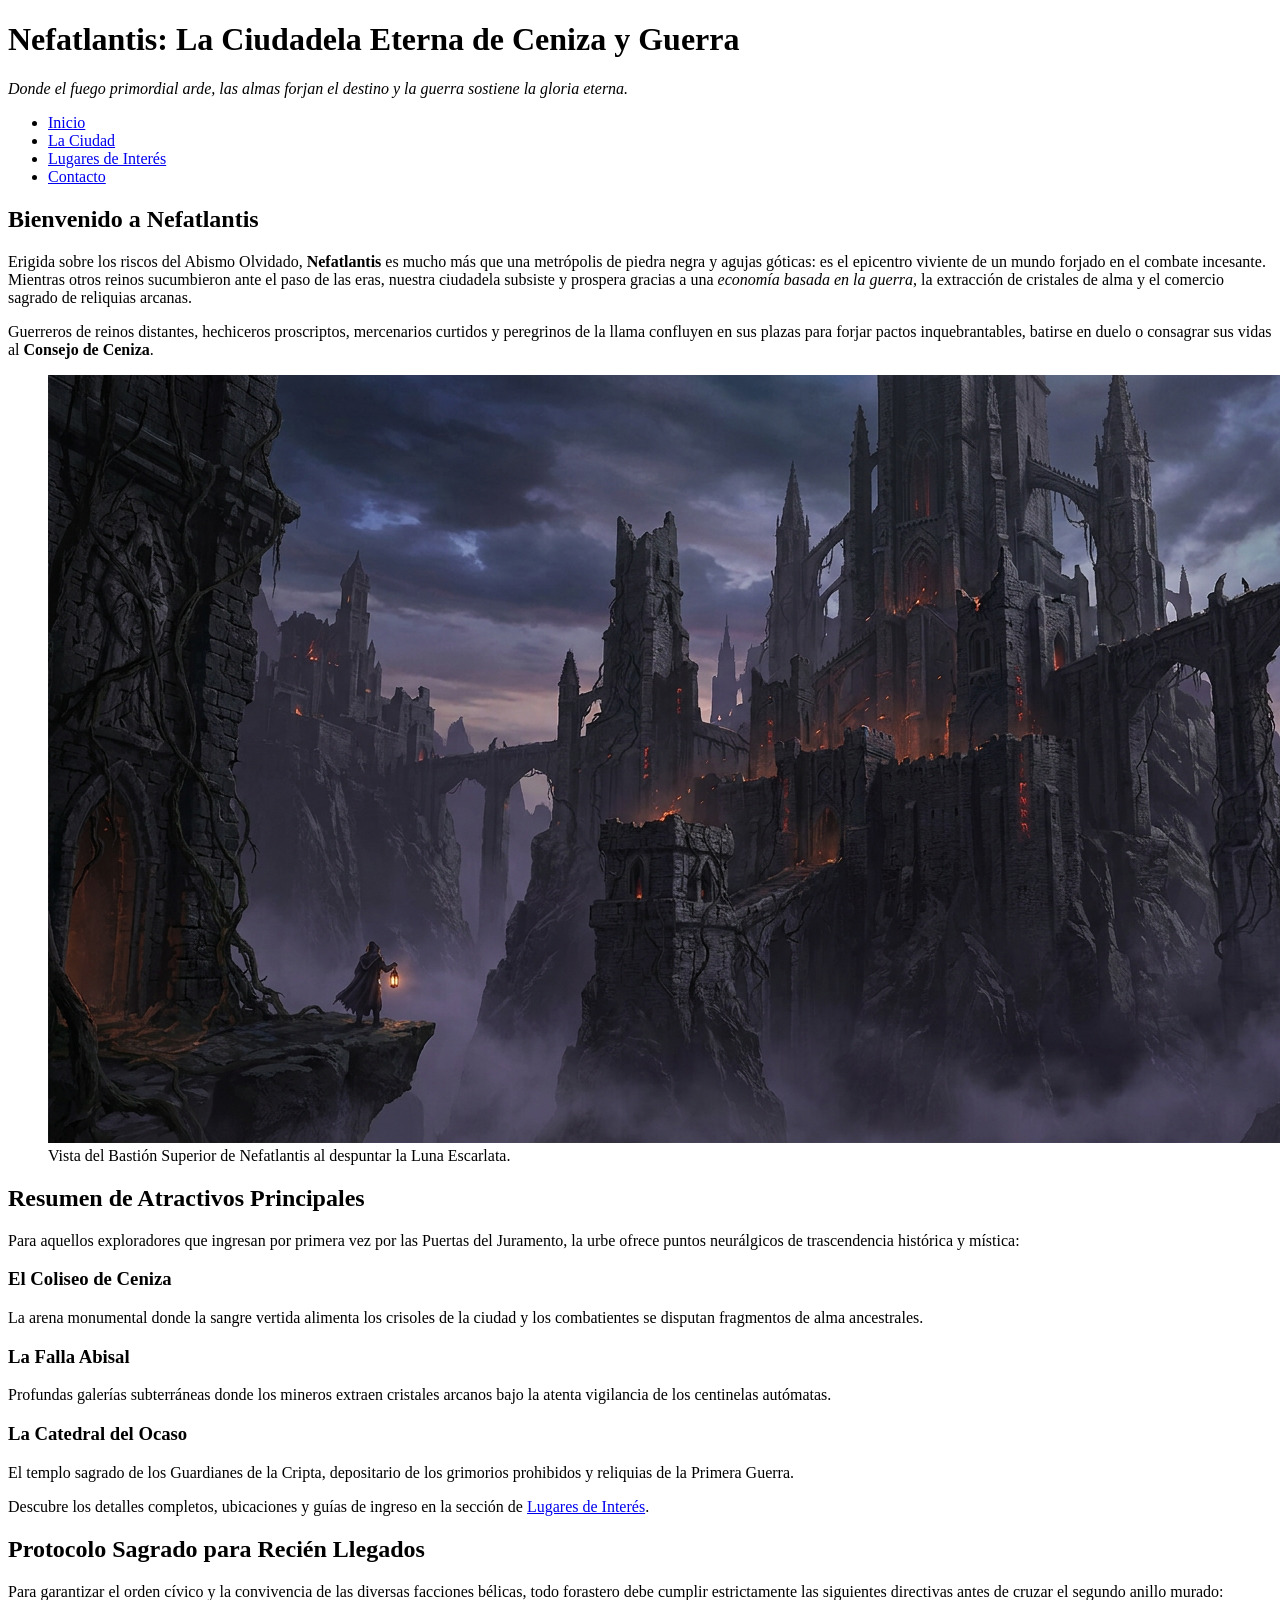
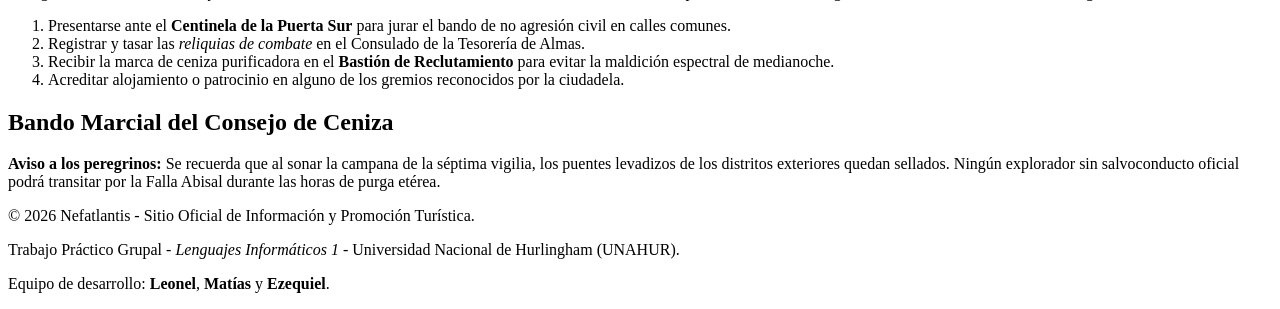
==== index.html @ 058ed6b8 "agrego index.html y foto de portada" ====
<!DOCTYPE html>
<html lang="es">
<head>
    <meta charset="UTF-8">
    <meta name="viewport" content="width=device-width, initial-scale=1.0">
    <title>Nefatlantis - Bastión de Ceniza y Guerra | Inicio</title>
</head>
<body>

    <header>
        <h1>Nefatlantis: La Ciudadela Eterna de Ceniza y Guerra</h1>
        <p><em>Donde el fuego primordial arde, las almas forjan el destino y la guerra sostiene la gloria eterna.</em></p>
    </header>

    <nav aria-label="Navegación principal">
        <ul>
            <li><a href="index.html">Inicio</a></li>
            <li><a href="ciudad.html">La Ciudad</a></li>
            <li><a href="lugares.html">Lugares de Interés</a></li>
            <li><a href="contacto.html">Contacto</a></li>
        </ul>
    </nav>

    <main>
        <section>
            <h2>Bienvenido a Nefatlantis</h2>
            <p>Erigida sobre los riscos del Abismo Olvidado, <strong>Nefatlantis</strong> es mucho más que una metrópolis de piedra negra y agujas góticas: es el epicentro viviente de un mundo forjado en el combate incesante. Mientras otros reinos sucumbieron ante el paso de las eras, nuestra ciudadela subsiste y prospera gracias a una <em>economía basada en la guerra</em>, la extracción de cristales de alma y el comercio sagrado de reliquias arcanas.</p>
            <p>Guerreros de reinos distantes, hechiceros proscriptos, mercenarios curtidos y peregrinos de la llama confluyen en sus plazas para forjar pactos inquebrantables, batirse en duelo o consagrar sus vidas al <strong>Consejo de Ceniza</strong>.</p>
            
            <figure>
                <img src="img/nefatlantis-hero.png" alt="Vista panorámica de la imponente ciudadela gótica de Nefatlantis rodeada de niebla y riscos escarpados">
                <figcaption>Vista del Bastión Superior de Nefatlantis al despuntar la Luna Escarlata.</figcaption>
            </figure>
        </section>

        <section>
            <h2>Resumen de Atractivos Principales</h2>
            <p>Para aquellos exploradores que ingresan por primera vez por las Puertas del Juramento, la urbe ofrece puntos neurálgicos de trascendencia histórica y mística:</p>
            <article>
                <h3>El Coliseo de Ceniza</h3>
                <p>La arena monumental donde la sangre vertida alimenta los crisoles de la ciudad y los combatientes se disputan fragmentos de alma ancestrales.</p>
            </article>
            <article>
                <h3>La Falla Abisal</h3>
                <p>Profundas galerías subterráneas donde los mineros extraen cristales arcanos bajo la atenta vigilancia de los centinelas autómatas.</p>
            </article>
            <article>
                <h3>La Catedral del Ocaso</h3>
                <p>El templo sagrado de los Guardianes de la Cripta, depositario de los grimorios prohibidos y reliquias de la Primera Guerra.</p>
            </article>
            <p>Descubre los detalles completos, ubicaciones y guías de ingreso en la sección de <a href="lugares.html">Lugares de Interés</a>.</p>
        </section>

        <section>
            <h2>Protocolo Sagrado para Recién Llegados</h2>
            <p>Para garantizar el orden cívico y la convivencia de las diversas facciones bélicas, todo forastero debe cumplir estrictamente las siguientes directivas antes de cruzar el segundo anillo murado:</p>
            <ol>
                <li>Presentarse ante el <strong>Centinela de la Puerta Sur</strong> para jurar el bando de no agresión civil en calles comunes.</li>
                <li>Registrar y tasar las <em>reliquias de combate</em> en el Consulado de la Tesorería de Almas.</li>
                <li>Recibir la marca de ceniza purificadora en el <strong>Bastión de Reclutamiento</strong> para evitar la maldición espectral de medianoche.</li>
                <li>Acreditar alojamiento o patrocinio en alguno de los gremios reconocidos por la ciudadela.</li>
            </ol>
        </section>

        <aside>
            <h2>Bando Marcial del Consejo de Ceniza</h2>
            <p><strong>Aviso a los peregrinos:</strong> Se recuerda que al sonar la campana de la séptima vigilia, los puentes levadizos de los distritos exteriores quedan sellados. Ningún explorador sin salvoconducto oficial podrá transitar por la Falla Abisal durante las horas de purga etérea.</p>
        </aside>
    </main>

    <footer>
        <p>&copy; 2026 Nefatlantis - Sitio Oficial de Información y Promoción Turística.</p>
        <p>Trabajo Práctico Grupal - <em>Lenguajes Informáticos 1</em> - Universidad Nacional de Hurlingham (UNAHUR).</p>
        <p>Equipo de desarrollo: <strong>Leonel</strong>, <strong>Matías</strong> y <strong>Ezequiel</strong>.</p>
    </footer>

</body>
</html>
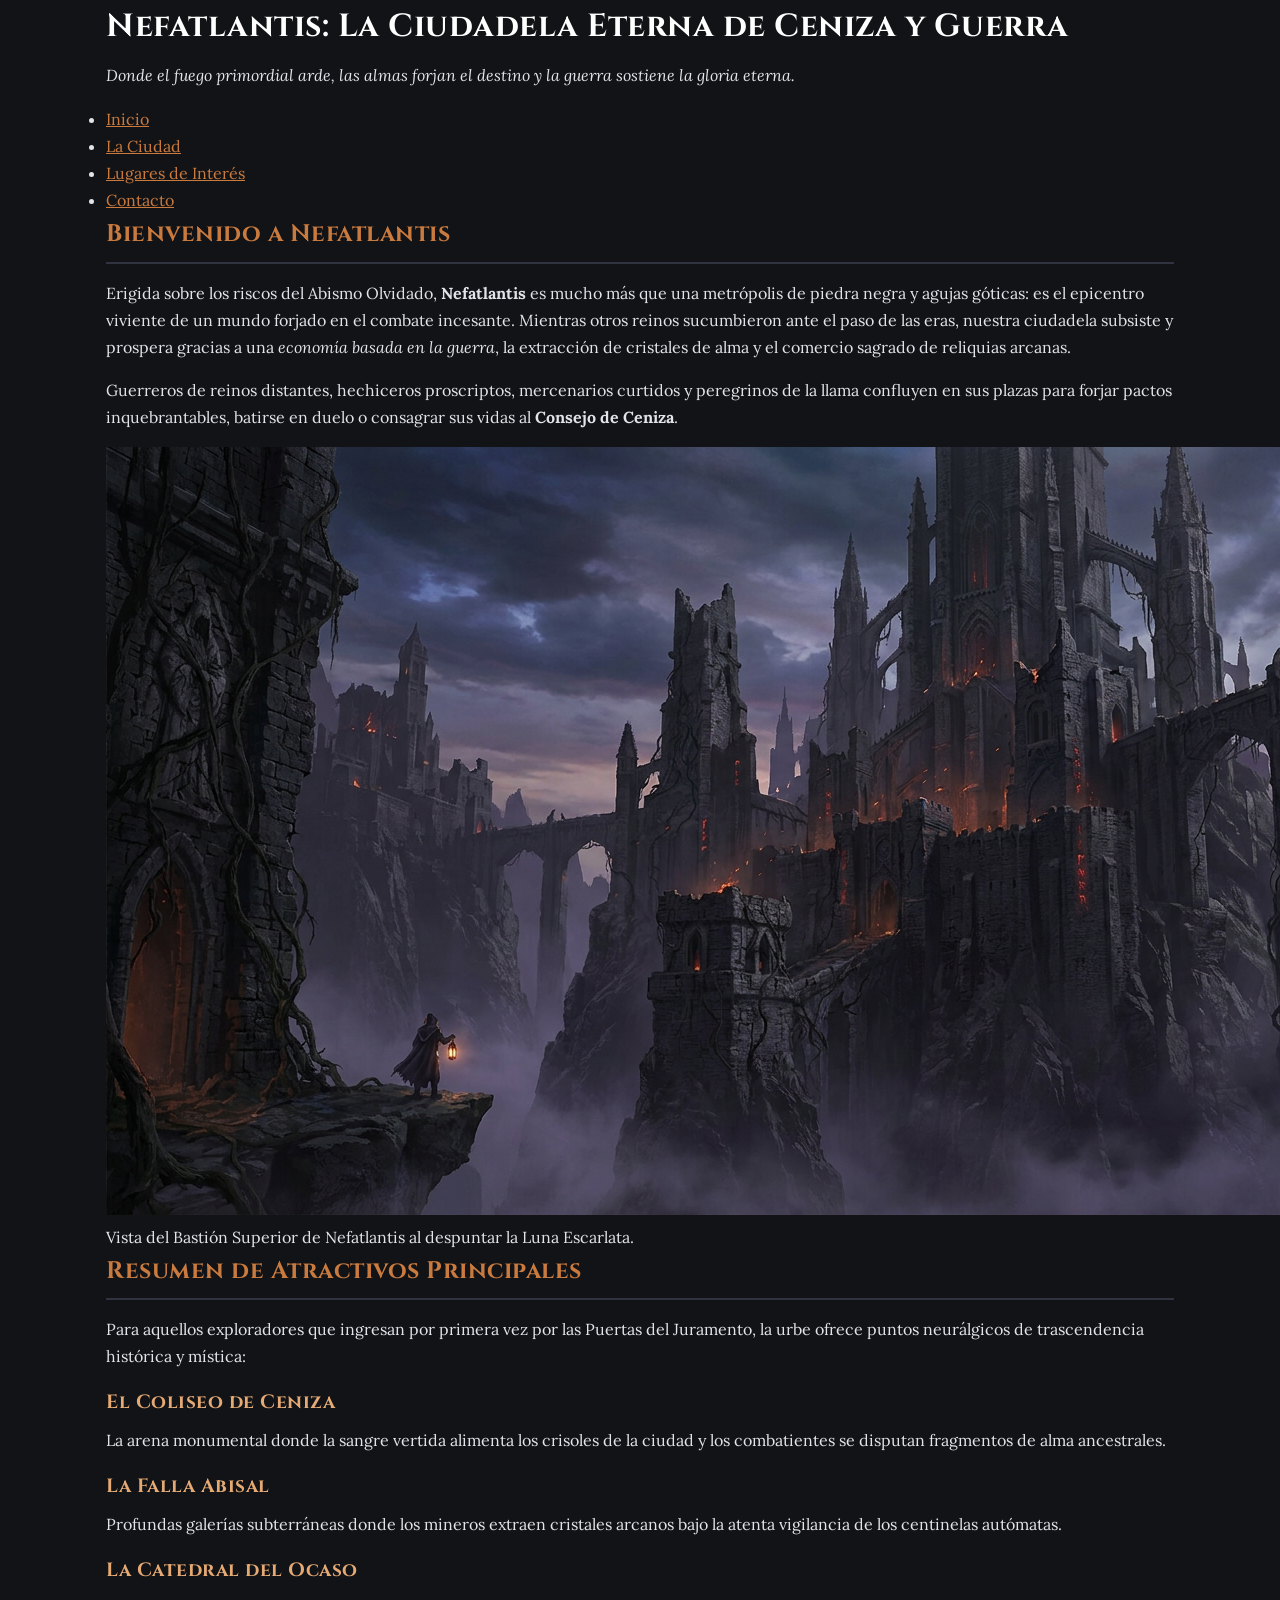
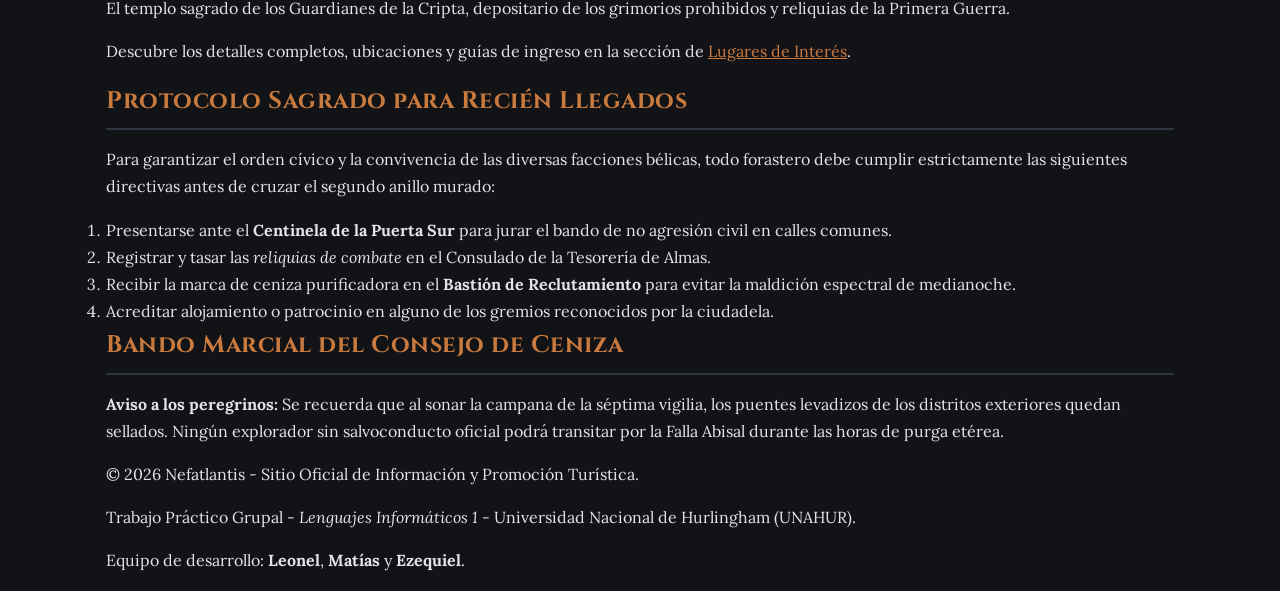
==== commit fc499ac7: "armo base de estilos, variables de colores y fuente de google" ====
--- a/index.html
+++ b/index.html
@@ -4,6 +4,10 @@
     <meta charset="UTF-8">
     <meta name="viewport" content="width=device-width, initial-scale=1.0">
     <title>Nefatlantis - Bastión de Ceniza y Guerra | Inicio</title>
+    <link rel="preconnect" href="https://fonts.googleapis.com">
+    <link rel="preconnect" href="https://fonts.gstatic.com" crossorigin>
+    <link href="https://fonts.googleapis.com/css2?family=Cinzel:wght@600;700;900&family=Lora:ital,wght@0,400;0,600;1,400&display=swap" rel="stylesheet">
+    <link rel="stylesheet" href="css/estilos.css">
 </head>
 <body>
 
--- a/css/estilos.css
+++ b/css/estilos.css
@@ -0,0 +1,68 @@
+/* Variables de color y tipografia */
+:root {
+    --color-fondo: #121316;
+    --color-tarjeta: #1c1e24;
+    --color-texto: #e2e4e9;
+    --color-texto-secundario: #a0a6b2;
+    --color-primario: #c97a3e;
+    --color-primario-hover: #e08b4c;
+    --color-borde: #2f3440;
+    --color-encabezado: #242832;
+    --fuente-titulos: 'Cinzel', serif;
+    --fuente-cuerpo: 'Lora', Georgia, serif;
+}
+
+/* Reset basico y box-sizing */
+* {
+    box-sizing: border-box;
+    margin: 0;
+    padding: 0;
+}
+
+/* Estilos generales del documento */
+body {
+    background-color: var(--color-fondo);
+    color: var(--color-texto);
+    font-family: var(--fuente-cuerpo);
+    font-size: 16px;
+    line-height: 1.7;
+    max-width: 1100px;
+    margin: 0 auto;
+    padding: 0 1rem;
+}
+
+/* Tipografia para titulos */
+h1, h2, h3 {
+    font-family: var(--fuente-titulos);
+    color: #f5f5f7;
+    letter-spacing: 0.5px;
+}
+
+h1 {
+    font-size: 2rem;
+    color: #ffffff;
+    margin-bottom: 0.5rem;
+}
+
+h2 {
+    font-size: 1.5rem;
+    color: var(--color-primario);
+    border-bottom: 2px solid var(--color-borde);
+    padding-bottom: 0.4rem;
+    margin-bottom: 1rem;
+}
+
+h3 {
+    font-size: 1.2rem;
+    color: #e5a974;
+    margin-bottom: 0.5rem;
+}
+
+/* Parrafos y enlaces generales */
+p {
+    margin-bottom: 1rem;
+}
+
+a {
+    color: var(--color-primario);
+}
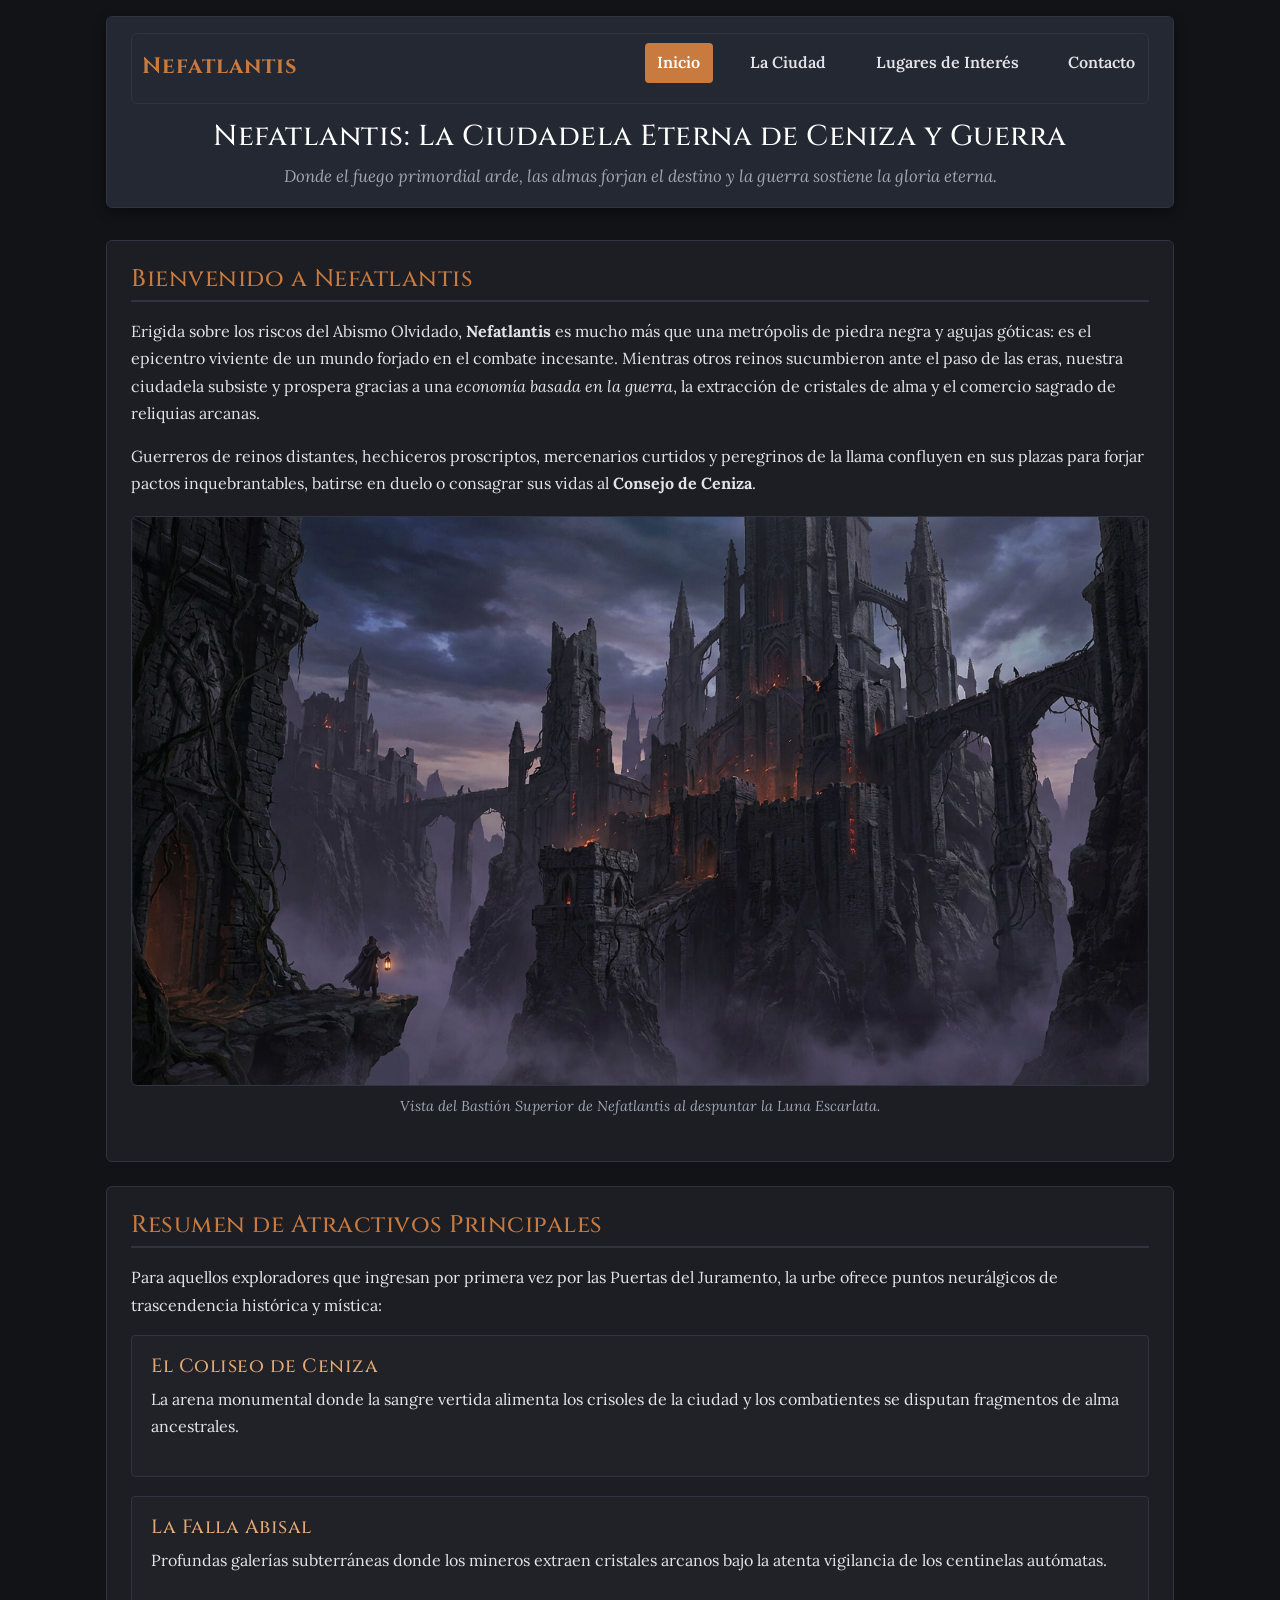
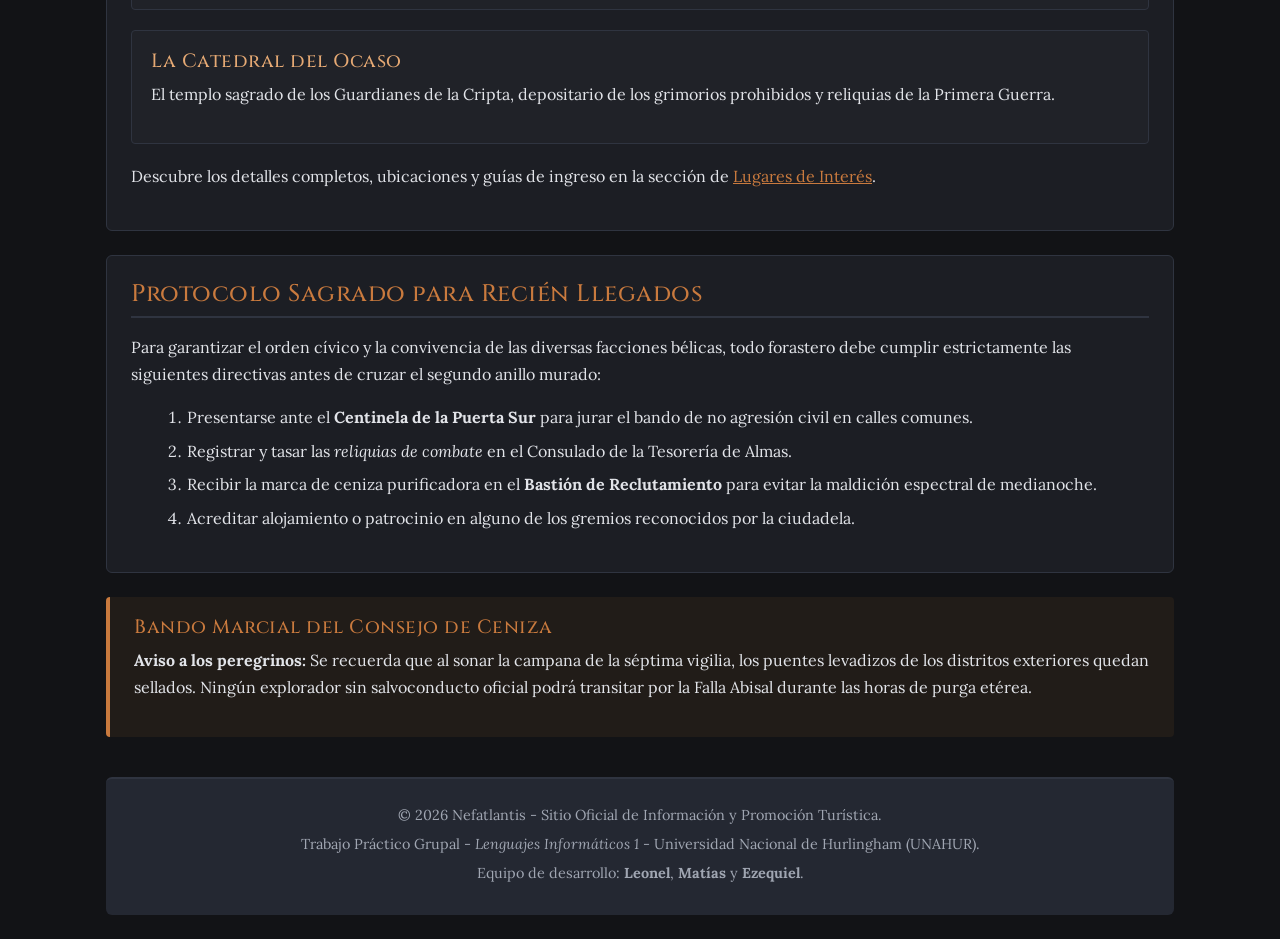
==== commit da41162c: "integro bootstrap cdn y armo navbar responsiva colapsable" ====
--- a/index.html
+++ b/index.html
@@ -7,23 +7,41 @@
     <link rel="preconnect" href="https://fonts.googleapis.com">
     <link rel="preconnect" href="https://fonts.gstatic.com" crossorigin>
     <link href="https://fonts.googleapis.com/css2?family=Cinzel:wght@600;700;900&family=Lora:ital,wght@0,400;0,600;1,400&display=swap" rel="stylesheet">
+        <link href="https://cdn.jsdelivr.net/npm/bootstrap@5.3.3/dist/css/bootstrap.min.css" rel="stylesheet">
     <link rel="stylesheet" href="css/estilos.css">
 </head>
 <body>
 
-    <header>
-        <h1>Nefatlantis: La Ciudadela Eterna de Ceniza y Guerra</h1>
-        <p><em>Donde el fuego primordial arde, las almas forjan el destino y la guerra sostiene la gloria eterna.</em></p>
+        <header class="sitio-header sticky-top">
+        <nav class="navbar navbar-expand-lg navbar-dark bg-nefatlantis" aria-label="Navegación principal">
+            <div class="container-fluid px-0">
+                <a class="navbar-brand font-titulos" href="index.html">Nefatlantis</a>
+                <button class="navbar-toggler" type="button" data-bs-toggle="collapse" data-bs-target="#menuPrincipal" aria-controls="menuPrincipal" aria-expanded="false" aria-label="Alternar navegación">
+                    <span class="navbar-toggler-icon"></span>
+                </button>
+                <div class="collapse navbar-collapse" id="menuPrincipal">
+                    <ul class="navbar-nav ms-auto mb-2 mb-lg-0">
+                        <li class="nav-item">
+                            <a class="nav-link active" aria-current="page" href="index.html">Inicio</a>
+                        </li>
+                        <li class="nav-item">
+                            <a class="nav-link" href="ciudad.html">La Ciudad</a>
+                        </li>
+                        <li class="nav-item">
+                            <a class="nav-link" href="lugares.html">Lugares de Interés</a>
+                        </li>
+                        <li class="nav-item">
+                            <a class="nav-link" href="contacto.html">Contacto</a>
+                        </li>
+                    </ul>
+                </div>
+            </div>
+        </nav>
+        <div class="header-presentacion text-center">
+            <h1>Nefatlantis: La Ciudadela Eterna de Ceniza y Guerra</h1>
+            <p><em>Donde el fuego primordial arde, las almas forjan el destino y la guerra sostiene la gloria eterna.</em></p>
+        </div>
     </header>
-
-    <nav aria-label="Navegación principal">
-        <ul>
-            <li><a href="index.html">Inicio</a></li>
-            <li><a href="ciudad.html">La Ciudad</a></li>
-            <li><a href="lugares.html">Lugares de Interés</a></li>
-            <li><a href="contacto.html">Contacto</a></li>
-        </ul>
-    </nav>
 
     <main>
         <section>
@@ -78,5 +96,6 @@
         <p>Equipo de desarrollo: <strong>Leonel</strong>, <strong>Matías</strong> y <strong>Ezequiel</strong>.</p>
     </footer>
 
+    <script src="https://cdn.jsdelivr.net/npm/bootstrap@5.3.3/dist/js/bootstrap.bundle.min.js"></script>
 </body>
 </html>
--- a/css/estilos.css
+++ b/css/estilos.css
@@ -66,3 +66,333 @@
 a {
     color: var(--color-primario);
 }
+
+
+/* Header y presentacion principal */
+header {
+    background-color: var(--color-encabezado);
+    border: 1px solid var(--color-borde);
+    border-radius: 6px;
+    padding: 2rem 1.5rem;
+    margin-top: 1.5rem;
+    margin-bottom: 1rem;
+    text-align: center;
+}
+
+header p {
+    color: var(--color-texto-secundario);
+    font-size: 1.05rem;
+    margin-bottom: 0;
+}
+
+/* Barra de navegacion */
+nav {
+    background-color: var(--color-tarjeta);
+    border: 1px solid var(--color-borde);
+    border-radius: 6px;
+    padding: 0.75rem 1rem;
+    margin-bottom: 2rem;
+}
+
+nav ul {
+    list-style: none;
+    display: flex;
+    justify-content: center;
+    flex-wrap: wrap;
+    gap: 1.5rem;
+}
+
+nav a {
+    color: var(--color-texto);
+    text-decoration: none;
+    font-weight: 600;
+    padding: 0.3rem 0.6rem;
+    border-radius: 4px;
+    transition: color 0.2s, background-color 0.2s;
+}
+
+nav a:hover {
+    color: #ffffff;
+    background-color: var(--color-primario);
+}
+
+/* Secciones y contenido principal */
+main {
+    margin-bottom: 2.5rem;
+}
+
+section {
+    background-color: var(--color-tarjeta);
+    border: 1px solid var(--color-borde);
+    border-radius: 6px;
+    padding: 1.5rem;
+    margin-bottom: 1.5rem;
+}
+
+article {
+    background-color: rgba(255, 255, 255, 0.02);
+    border: 1px solid var(--color-borde);
+    border-radius: 4px;
+    padding: 1.2rem;
+    margin-bottom: 1.2rem;
+}
+
+/* Listas dentro de secciones */
+section ul, section ol, dl {
+    margin-left: 1.5rem;
+    margin-bottom: 1rem;
+}
+
+li {
+    margin-bottom: 0.4rem;
+}
+
+dt {
+    font-weight: bold;
+    color: var(--color-primario);
+    margin-top: 0.6rem;
+}
+
+dd {
+    margin-left: 1rem;
+    margin-bottom: 0.6rem;
+}
+
+/* Bloque lateral / avisos */
+aside {
+    background-color: #211c18;
+    border-left: 4px solid var(--color-primario);
+    border-radius: 4px;
+    padding: 1.2rem 1.5rem;
+    margin-bottom: 2rem;
+}
+
+aside h2 {
+    font-size: 1.2rem;
+    border-bottom: none;
+    padding-bottom: 0;
+    margin-bottom: 0.5rem;
+}
+
+/* Imagenes y figuras */
+figure {
+    margin: 1.2rem auto;
+    text-align: center;
+}
+
+img {
+    max-width: 100%;
+    height: auto;
+    border: 1px solid var(--color-borde);
+    border-radius: 6px;
+    display: block;
+    margin: 0 auto;
+}
+
+figcaption {
+    color: var(--color-texto-secundario);
+    font-size: 0.9rem;
+    font-style: italic;
+    margin-top: 0.5rem;
+}
+
+/* Footer */
+footer {
+    background-color: var(--color-encabezado);
+    border-top: 2px solid var(--color-borde);
+    padding: 1.5rem 1rem;
+    margin-top: 2rem;
+    margin-bottom: 1.5rem;
+    text-align: center;
+    border-radius: 6px;
+}
+
+footer p {
+    font-size: 0.9rem;
+    color: var(--color-texto-secundario);
+    margin-bottom: 0.3rem;
+}
+
+
+/* Tablas */
+table {
+    width: 100%;
+    border-collapse: collapse;
+    margin: 1.5rem 0;
+    background-color: #17181d;
+    border: 1px solid var(--color-borde);
+    border-radius: 6px;
+    overflow: hidden;
+}
+
+thead {
+    background-color: var(--color-encabezado);
+    border-bottom: 2px solid var(--color-primario);
+}
+
+th, td {
+    padding: 0.85rem 1rem;
+    text-align: left;
+    border: 1px solid var(--color-borde);
+}
+
+th {
+    font-family: var(--fuente-titulos);
+    color: #ffffff;
+    font-size: 0.95rem;
+    letter-spacing: 0.5px;
+}
+
+tbody tr:nth-child(even) {
+    background-color: rgba(255, 255, 255, 0.03);
+}
+
+tbody tr:hover {
+    background-color: rgba(201, 122, 62, 0.12);
+}
+
+/* Formularios */
+form {
+    margin-top: 1rem;
+}
+
+fieldset {
+    border: 1px solid var(--color-borde);
+    border-radius: 6px;
+    padding: 1.5rem;
+    margin-bottom: 1.5rem;
+    background-color: rgba(0, 0, 0, 0.2);
+}
+
+legend {
+    font-family: var(--fuente-titulos);
+    color: var(--color-primario);
+    font-size: 1.05rem;
+    padding: 0 0.5rem;
+}
+
+label {
+    display: inline-block;
+    margin-bottom: 0.4rem;
+    font-weight: 600;
+    color: var(--color-texto);
+}
+
+input[type="text"],
+input[type="email"],
+input[type="tel"],
+select,
+textarea {
+    width: 100%;
+    padding: 0.65rem 0.8rem;
+    background-color: #121316;
+    border: 1px solid var(--color-borde);
+    border-radius: 4px;
+    color: var(--color-texto);
+    font-family: inherit;
+    font-size: 0.95rem;
+    transition: border-color 0.2s, outline 0.2s;
+}
+
+input[type="text"]:focus,
+input[type="email"]:focus,
+input[type="tel"]:focus,
+select:focus,
+textarea:focus {
+    border-color: var(--color-primario);
+    outline: 2px solid rgba(201, 122, 62, 0.3);
+}
+
+textarea {
+    resize: vertical;
+    min-height: 120px;
+}
+
+/* Botones */
+button {
+    cursor: pointer;
+    background-color: var(--color-primario);
+    color: #ffffff;
+    border: none;
+    border-radius: 4px;
+    padding: 0.7rem 1.4rem;
+    font-family: var(--fuente-titulos);
+    font-size: 0.9rem;
+    font-weight: bold;
+    letter-spacing: 0.5px;
+    margin-right: 0.8rem;
+    margin-top: 0.5rem;
+    transition: background-color 0.2s, transform 0.1s;
+}
+
+button:hover {
+    background-color: var(--color-primario-hover);
+}
+
+button[type="reset"] {
+    background-color: #383d47;
+    color: var(--color-texto);
+}
+
+button[type="reset"]:hover {
+    background-color: #4b5260;
+}
+
+
+/* ========================================= */
+/* Etapa 3: Integracion Bootstrap y Posicionamiento */
+/* ========================================= */
+
+/* Header sticky y Navbar personalizada */
+.sitio-header {
+    background-color: var(--color-encabezado);
+    border: 1px solid var(--color-borde);
+    border-radius: 6px;
+    padding: 1rem 1.5rem;
+    margin-top: 1rem;
+    margin-bottom: 2rem;
+    box-shadow: 0 4px 12px rgba(0, 0, 0, 0.4);
+}
+
+.bg-nefatlantis {
+    background-color: transparent !important;
+    border-bottom: 1px solid var(--color-borde);
+    padding-bottom: 0.8rem;
+    margin-bottom: 1rem;
+}
+
+.navbar-brand {
+    font-family: var(--fuente-titulos);
+    font-size: 1.4rem;
+    font-weight: 700;
+    color: var(--color-primario) !important;
+    letter-spacing: 1px;
+}
+
+.navbar-dark .navbar-nav .nav-link {
+    color: var(--color-texto);
+    font-weight: 600;
+    padding: 0.4rem 0.8rem;
+    border-radius: 4px;
+    transition: all 0.2s ease-in-out;
+}
+
+.navbar-dark .navbar-nav .nav-link:hover,
+.navbar-dark .navbar-nav .nav-link.active {
+    color: #ffffff !important;
+    background-color: var(--color-primario);
+}
+
+.navbar-toggler {
+    border-color: var(--color-borde);
+}
+
+.header-presentacion h1 {
+    font-size: 1.8rem;
+    margin-top: 0.5rem;
+}
+
+.header-presentacion p {
+    color: var(--color-texto-secundario);
+    margin-bottom: 0;
+}
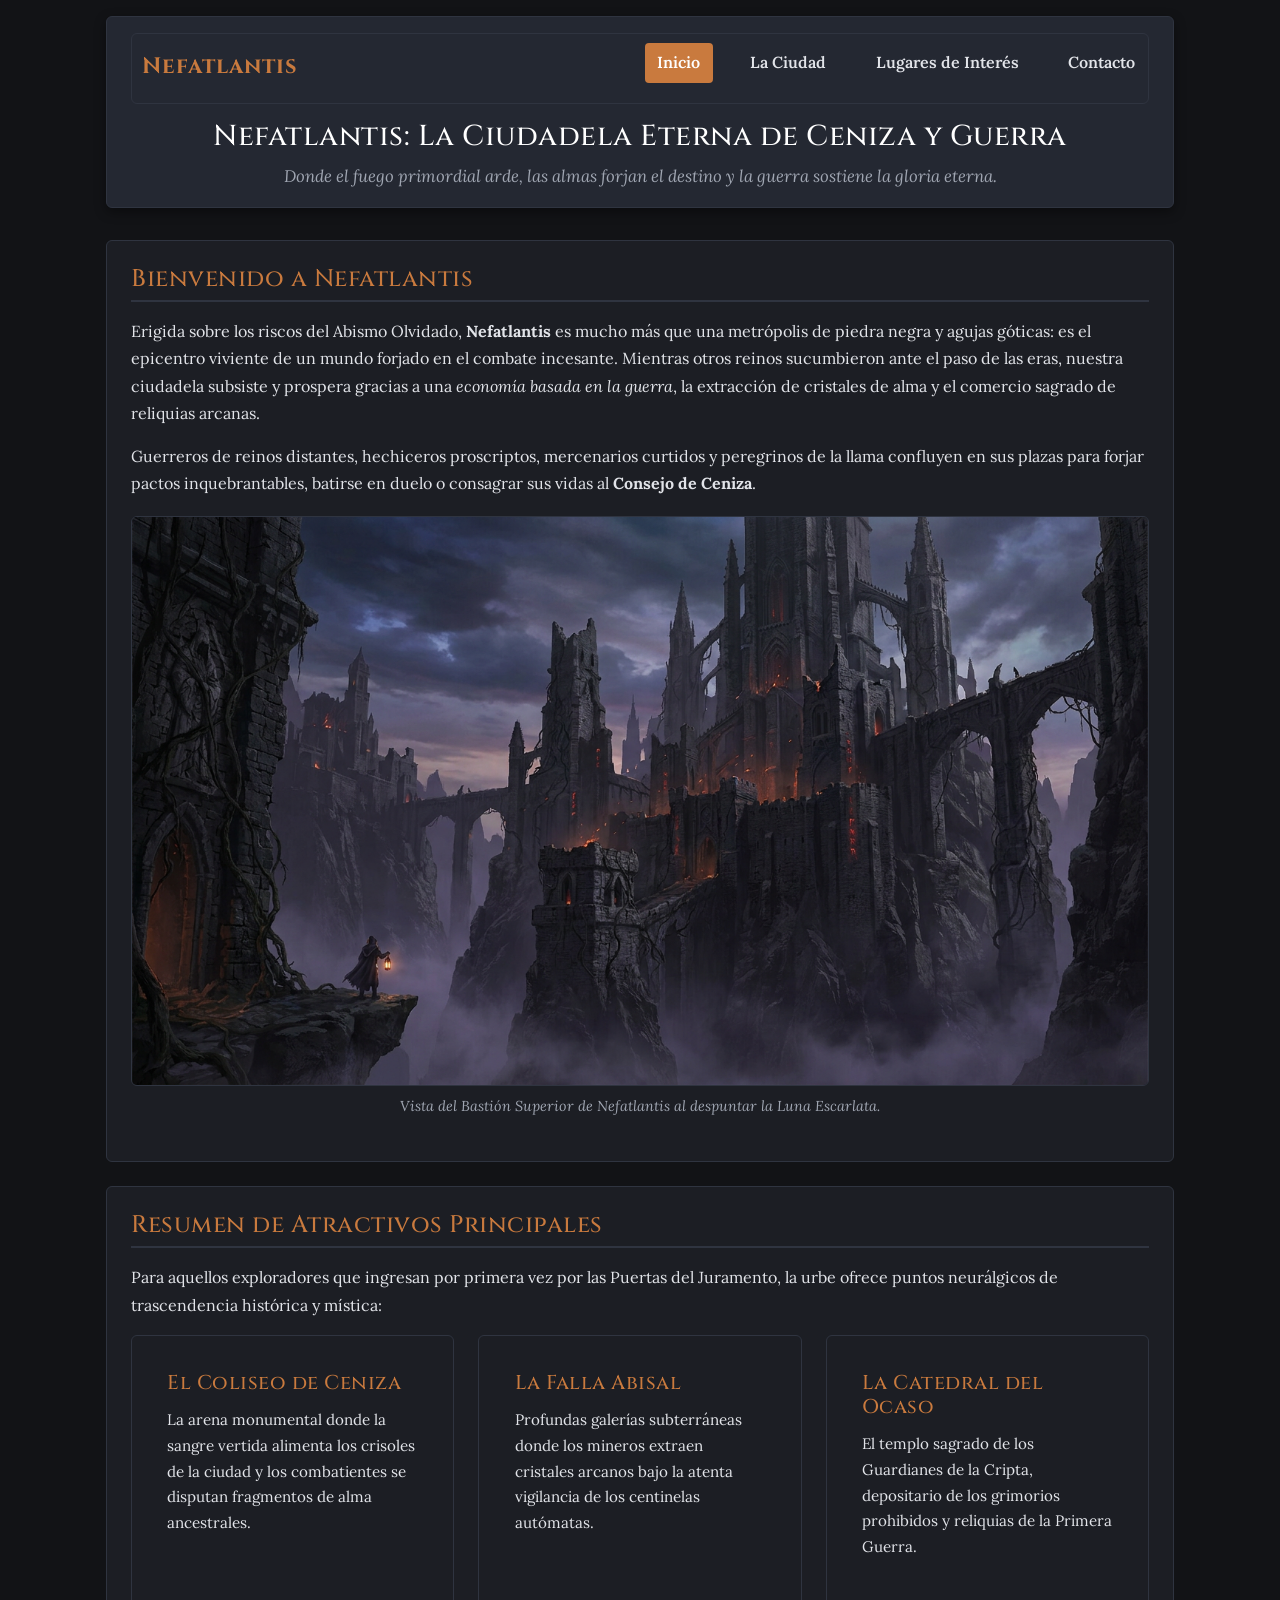
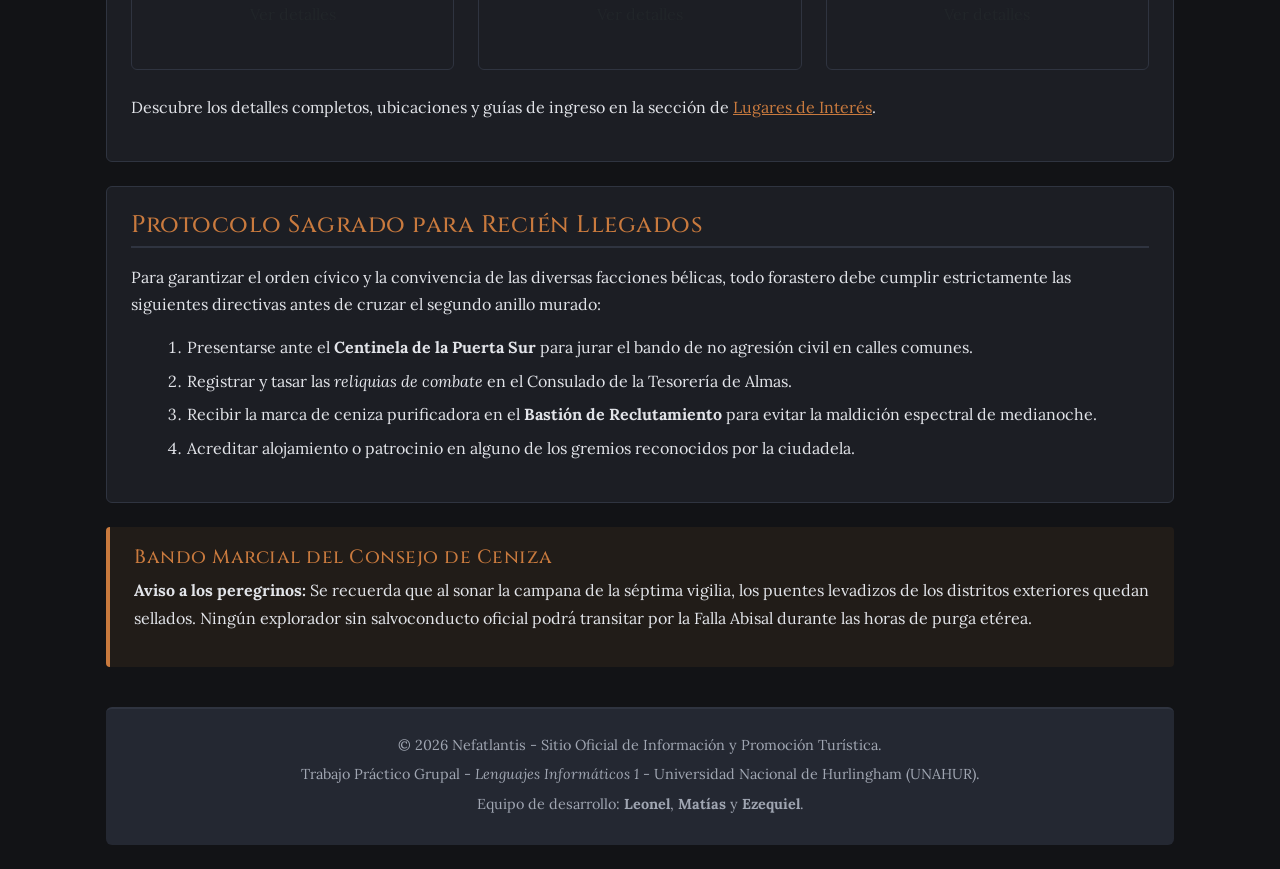
==== commit 1bcb1c0f: "aplico grilla de bootstrap en atractivos y acordeon en distritos" ====
--- a/index.html
+++ b/index.html
@@ -58,18 +58,35 @@
         <section>
             <h2>Resumen de Atractivos Principales</h2>
             <p>Para aquellos exploradores que ingresan por primera vez por las Puertas del Juramento, la urbe ofrece puntos neurálgicos de trascendencia histórica y mística:</p>
-            <article>
-                <h3>El Coliseo de Ceniza</h3>
-                <p>La arena monumental donde la sangre vertida alimenta los crisoles de la ciudad y los combatientes se disputan fragmentos de alma ancestrales.</p>
-            </article>
-            <article>
-                <h3>La Falla Abisal</h3>
-                <p>Profundas galerías subterráneas donde los mineros extraen cristales arcanos bajo la atenta vigilancia de los centinelas autómatas.</p>
-            </article>
-            <article>
-                <h3>La Catedral del Ocaso</h3>
-                <p>El templo sagrado de los Guardianes de la Cripta, depositario de los grimorios prohibidos y reliquias de la Primera Guerra.</p>
-            </article>
+            <div class="row g-4 mb-4">
+                <div class="col-12 col-md-6 col-lg-4">
+                    <article class="card card-nefatlantis h-100">
+                        <div class="card-body d-flex flex-column">
+                            <h3 class="card-title">El Coliseo de Ceniza</h3>
+                            <p class="card-text flex-grow-1">La arena monumental donde la sangre vertida alimenta los crisoles de la ciudad y los combatientes se disputan fragmentos de alma ancestrales.</p>
+                            <a href="lugares.html#coliseo" class="btn btn-outline-primario mt-auto">Ver detalles</a>
+                        </div>
+                    </article>
+                </div>
+                <div class="col-12 col-md-6 col-lg-4">
+                    <article class="card card-nefatlantis h-100">
+                        <div class="card-body d-flex flex-column">
+                            <h3 class="card-title">La Falla Abisal</h3>
+                            <p class="card-text flex-grow-1">Profundas galerías subterráneas donde los mineros extraen cristales arcanos bajo la atenta vigilancia de los centinelas autómatas.</p>
+                            <a href="lugares.html#falla" class="btn btn-outline-primario mt-auto">Ver detalles</a>
+                        </div>
+                    </article>
+                </div>
+                <div class="col-12 col-md-6 col-lg-4">
+                    <article class="card card-nefatlantis h-100">
+                        <div class="card-body d-flex flex-column">
+                            <h3 class="card-title">La Catedral del Ocaso</h3>
+                            <p class="card-text flex-grow-1">El templo sagrado de los Guardianes de la Cripta, depositario de los grimorios prohibidos y reliquias de la Primera Guerra.</p>
+                            <a href="lugares.html#catedral" class="btn btn-outline-primario mt-auto">Ver detalles</a>
+                        </div>
+                    </article>
+                </div>
+            </div>
             <p>Descubre los detalles completos, ubicaciones y guías de ingreso en la sección de <a href="lugares.html">Lugares de Interés</a>.</p>
         </section>
 
--- a/css/estilos.css
+++ b/css/estilos.css
@@ -396,3 +396,84 @@
     color: var(--color-texto-secundario);
     margin-bottom: 0;
 }
+
+
+/* ========================================= */
+/* CSS Propio Avanzado - Flexbox */
+/* ========================================= */
+
+/* Contenedor flexible para elementos agrupados */
+.contenedor-flex {
+    display: flex;
+    flex-wrap: wrap;
+    gap: 1.5rem;
+    margin: 1.5rem 0;
+}
+
+.item-flex {
+    flex: 1 1 280px;
+    background-color: var(--color-tarjeta);
+    border: 1px solid var(--color-borde);
+    border-radius: 6px;
+    padding: 1.2rem;
+    display: flex;
+    flex-direction: column;
+}
+
+/* Grilla y Cards de Bootstrap personalizadas */
+.card-nefatlantis {
+    background-color: var(--color-tarjeta);
+    border: 1px solid var(--color-borde);
+    border-radius: 6px;
+    transition: transform 0.2s ease, box-shadow 0.2s ease;
+}
+
+.card-nefatlantis:hover {
+    transform: translateY(-4px);
+    box-shadow: 0 6px 16px rgba(0, 0, 0, 0.5);
+    border-color: var(--color-primario);
+}
+
+.card-nefatlantis .card-title {
+    font-size: 1.25rem;
+    color: var(--color-primario);
+    margin-bottom: 0.75rem;
+}
+
+.card-nefatlantis .card-text {
+    color: var(--color-texto);
+    font-size: 0.95rem;
+}
+
+/* Acordeon tematico */
+.accordion-nefatlantis .accordion-item {
+    background-color: var(--color-tarjeta);
+    border: 1px solid var(--color-borde);
+    margin-bottom: 0.5rem;
+    border-radius: 6px;
+    overflow: hidden;
+}
+
+.accordion-nefatlantis .accordion-button {
+    background-color: #1a1c22;
+    color: var(--color-texto);
+    font-family: var(--fuente-titulos);
+    font-weight: 600;
+    box-shadow: none;
+    border: none;
+}
+
+.accordion-nefatlantis .accordion-button:not(.collapsed) {
+    background-color: #242832;
+    color: var(--color-primario);
+}
+
+.accordion-nefatlantis .accordion-button::after {
+    filter: invert(0.8);
+}
+
+.accordion-nefatlantis .accordion-body {
+    background-color: var(--color-fondo);
+    color: var(--color-texto);
+    border-top: 1px solid var(--color-borde);
+}
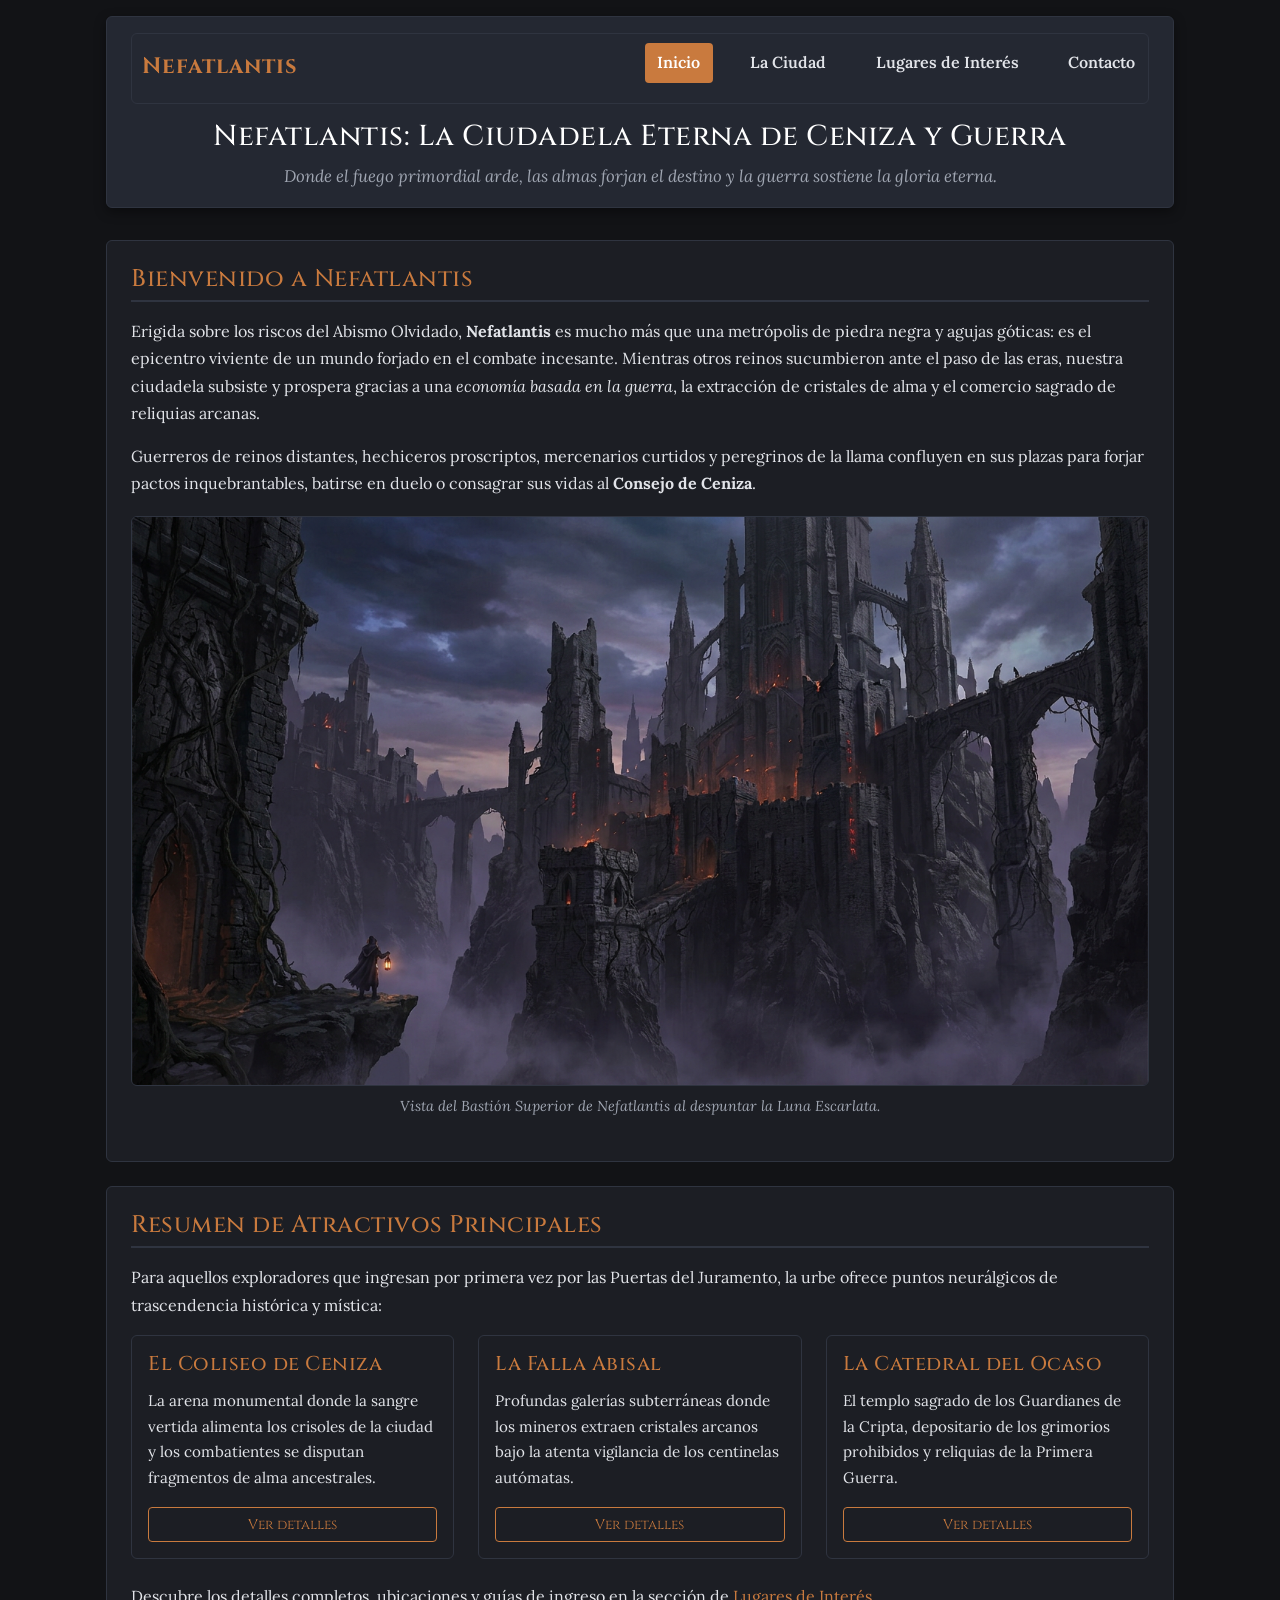
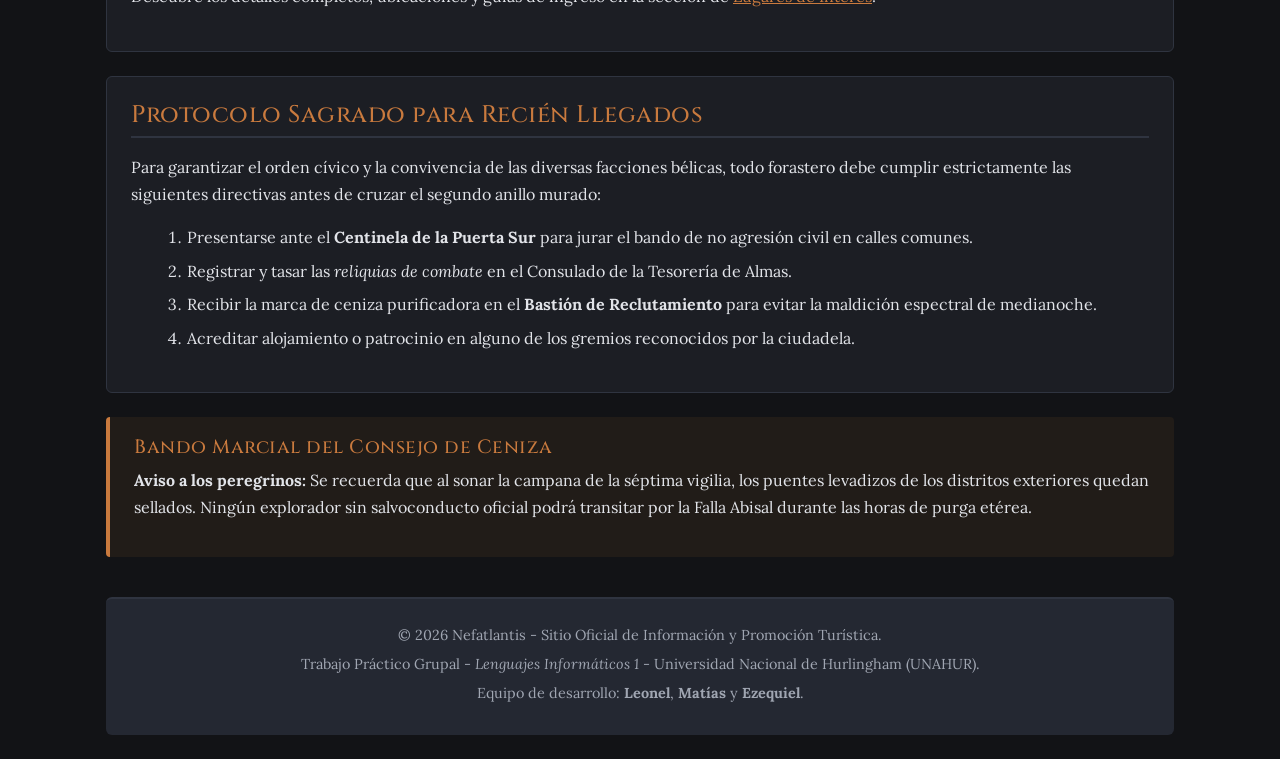
==== commit fb241bb8: "feat: aplico flexbox en tradiciones, container en grilla y ajustes responsivos" ====
--- a/index.html
+++ b/index.html
@@ -58,33 +58,35 @@
         <section>
             <h2>Resumen de Atractivos Principales</h2>
             <p>Para aquellos exploradores que ingresan por primera vez por las Puertas del Juramento, la urbe ofrece puntos neurálgicos de trascendencia histórica y mística:</p>
-            <div class="row g-4 mb-4">
-                <div class="col-12 col-md-6 col-lg-4">
-                    <article class="card card-nefatlantis h-100">
-                        <div class="card-body d-flex flex-column">
-                            <h3 class="card-title">El Coliseo de Ceniza</h3>
-                            <p class="card-text flex-grow-1">La arena monumental donde la sangre vertida alimenta los crisoles de la ciudad y los combatientes se disputan fragmentos de alma ancestrales.</p>
-                            <a href="lugares.html#coliseo" class="btn btn-outline-primario mt-auto">Ver detalles</a>
-                        </div>
-                    </article>
-                </div>
-                <div class="col-12 col-md-6 col-lg-4">
-                    <article class="card card-nefatlantis h-100">
-                        <div class="card-body d-flex flex-column">
-                            <h3 class="card-title">La Falla Abisal</h3>
-                            <p class="card-text flex-grow-1">Profundas galerías subterráneas donde los mineros extraen cristales arcanos bajo la atenta vigilancia de los centinelas autómatas.</p>
-                            <a href="lugares.html#falla" class="btn btn-outline-primario mt-auto">Ver detalles</a>
-                        </div>
-                    </article>
-                </div>
-                <div class="col-12 col-md-6 col-lg-4">
-                    <article class="card card-nefatlantis h-100">
-                        <div class="card-body d-flex flex-column">
-                            <h3 class="card-title">La Catedral del Ocaso</h3>
-                            <p class="card-text flex-grow-1">El templo sagrado de los Guardianes de la Cripta, depositario de los grimorios prohibidos y reliquias de la Primera Guerra.</p>
-                            <a href="lugares.html#catedral" class="btn btn-outline-primario mt-auto">Ver detalles</a>
-                        </div>
-                    </article>
+            <div class="container px-0">
+                <div class="row g-4 mb-4">
+                    <div class="col-12 col-md-6 col-lg-4">
+                        <article class="card card-nefatlantis h-100">
+                            <div class="card-body d-flex flex-column">
+                                <h3 class="card-title">El Coliseo de Ceniza</h3>
+                                <p class="card-text flex-grow-1">La arena monumental donde la sangre vertida alimenta los crisoles de la ciudad y los combatientes se disputan fragmentos de alma ancestrales.</p>
+                                <a href="lugares.html#coliseo" class="btn btn-outline-primario mt-auto">Ver detalles</a>
+                            </div>
+                        </article>
+                    </div>
+                    <div class="col-12 col-md-6 col-lg-4">
+                        <article class="card card-nefatlantis h-100">
+                            <div class="card-body d-flex flex-column">
+                                <h3 class="card-title">La Falla Abisal</h3>
+                                <p class="card-text flex-grow-1">Profundas galerías subterráneas donde los mineros extraen cristales arcanos bajo la atenta vigilancia de los centinelas autómatas.</p>
+                                <a href="lugares.html#falla" class="btn btn-outline-primario mt-auto">Ver detalles</a>
+                            </div>
+                        </article>
+                    </div>
+                    <div class="col-12 col-md-6 col-lg-4">
+                        <article class="card card-nefatlantis h-100">
+                            <div class="card-body d-flex flex-column">
+                                <h3 class="card-title">La Catedral del Ocaso</h3>
+                                <p class="card-text flex-grow-1">El templo sagrado de los Guardianes de la Cripta, depositario de los grimorios prohibidos y reliquias de la Primera Guerra.</p>
+                                <a href="lugares.html#catedral" class="btn btn-outline-primario mt-auto">Ver detalles</a>
+                            </div>
+                        </article>
+                    </div>
                 </div>
             </div>
             <p>Descubre los detalles completos, ubicaciones y guías de ingreso en la sección de <a href="lugares.html">Lugares de Interés</a>.</p>
--- a/css/estilos.css
+++ b/css/estilos.css
@@ -385,6 +385,7 @@
 
 .navbar-toggler {
     border-color: var(--color-borde);
+    margin: 0;
 }
 
 .header-presentacion h1 {
@@ -395,6 +396,17 @@
 .header-presentacion p {
     color: var(--color-texto-secundario);
     margin-bottom: 0;
+}
+
+@media (max-width: 991.98px) {
+    .sitio-header.sticky-top {
+        position: static;
+    }
+
+    .navbar-collapse .navbar-nav {
+        margin-top: 0.75rem;
+        gap: 0.25rem;
+    }
 }
 
 
@@ -412,19 +424,30 @@
 
 .item-flex {
     flex: 1 1 280px;
-    background-color: var(--color-tarjeta);
+    background-color: var(--color-fondo);
     border: 1px solid var(--color-borde);
     border-radius: 6px;
     padding: 1.2rem;
+    margin: 0;
     display: flex;
     flex-direction: column;
 }
 
+.item-flex p:last-child {
+    margin-bottom: 0;
+}
+
 /* Grilla y Cards de Bootstrap personalizadas */
+section .container {
+    max-width: 100%;
+}
+
 .card-nefatlantis {
     background-color: var(--color-tarjeta);
     border: 1px solid var(--color-borde);
     border-radius: 6px;
+    padding: 0;
+    margin-bottom: 0;
     transition: transform 0.2s ease, box-shadow 0.2s ease;
 }
 
@@ -461,6 +484,7 @@
     font-weight: 600;
     box-shadow: none;
     border: none;
+    margin: 0;
 }
 
 .accordion-nefatlantis .accordion-button:not(.collapsed) {
@@ -477,3 +501,111 @@
     color: var(--color-texto);
     border-top: 1px solid var(--color-borde);
 }
+
+
+/* ========================================= */
+/* Posicionamiento y Badges sobre Imagenes */
+/* ========================================= */
+
+.contenedor-imagen-posicionada {
+    position: relative;
+    display: inline-block;
+    max-width: 100%;
+    margin: 1.5rem auto;
+}
+
+.badge-enclave {
+    position: absolute;
+    top: 12px;
+    right: 12px;
+    z-index: 10;
+    padding: 0.35rem 0.75rem;
+    font-family: var(--fuente-titulos);
+    font-size: 0.8rem;
+    font-weight: 700;
+    letter-spacing: 0.5px;
+    border-radius: 4px;
+    box-shadow: 0 2px 8px rgba(0, 0, 0, 0.6);
+}
+
+.badge-peligro {
+    background-color: #8b1e1e;
+    color: #ffffff;
+    border: 1px solid #d94343;
+}
+
+.badge-misterio {
+    background-color: #1a4a68;
+    color: #e0f2fe;
+    border: 1px solid #38bdf8;
+}
+
+.badge-sagrado {
+    background-color: #634a1b;
+    color: #fef3c7;
+    border: 1px solid #f59e0b;
+}
+
+/* ========================================= */
+/* Personalizacion de Componentes Bootstrap */
+/* ========================================= */
+
+/* Botones con estilo propio sobre Bootstrap */
+.btn-primario {
+    background-color: var(--color-primario);
+    border: 1px solid var(--color-primario);
+    color: #ffffff;
+    font-family: var(--fuente-titulos);
+    font-weight: 700;
+    letter-spacing: 0.5px;
+    padding: 0.6rem 1.4rem;
+    transition: all 0.2s ease;
+}
+
+.btn-primario:hover {
+    background-color: var(--color-primario-hover);
+    border-color: var(--color-primario-hover);
+    color: #ffffff;
+    transform: translateY(-2px);
+}
+
+.btn-secundario {
+    background-color: #2b303c;
+    border: 1px solid var(--color-borde);
+    color: var(--color-texto);
+    font-family: var(--fuente-titulos);
+    padding: 0.6rem 1.4rem;
+    transition: all 0.2s ease;
+}
+
+.btn-secundario:hover {
+    background-color: #383e4d;
+    color: #ffffff;
+}
+
+.btn-outline-primario {
+    border: 1px solid var(--color-primario);
+    color: var(--color-primario);
+    background-color: transparent;
+    font-family: var(--fuente-titulos);
+    font-size: 0.85rem;
+    padding: 0.4rem 1rem;
+    border-radius: 4px;
+    text-decoration: none;
+    text-align: center;
+    transition: all 0.2s ease;
+}
+
+.btn-outline-primario:hover {
+    background-color: var(--color-primario);
+    color: #ffffff;
+}
+
+/* Alertas personalizadas */
+.alert-nefatlantis {
+    background-color: #261f18;
+    border: 1px solid var(--color-primario);
+    color: #ffd8a8;
+    border-radius: 6px;
+    padding: 1rem 1.25rem;
+}
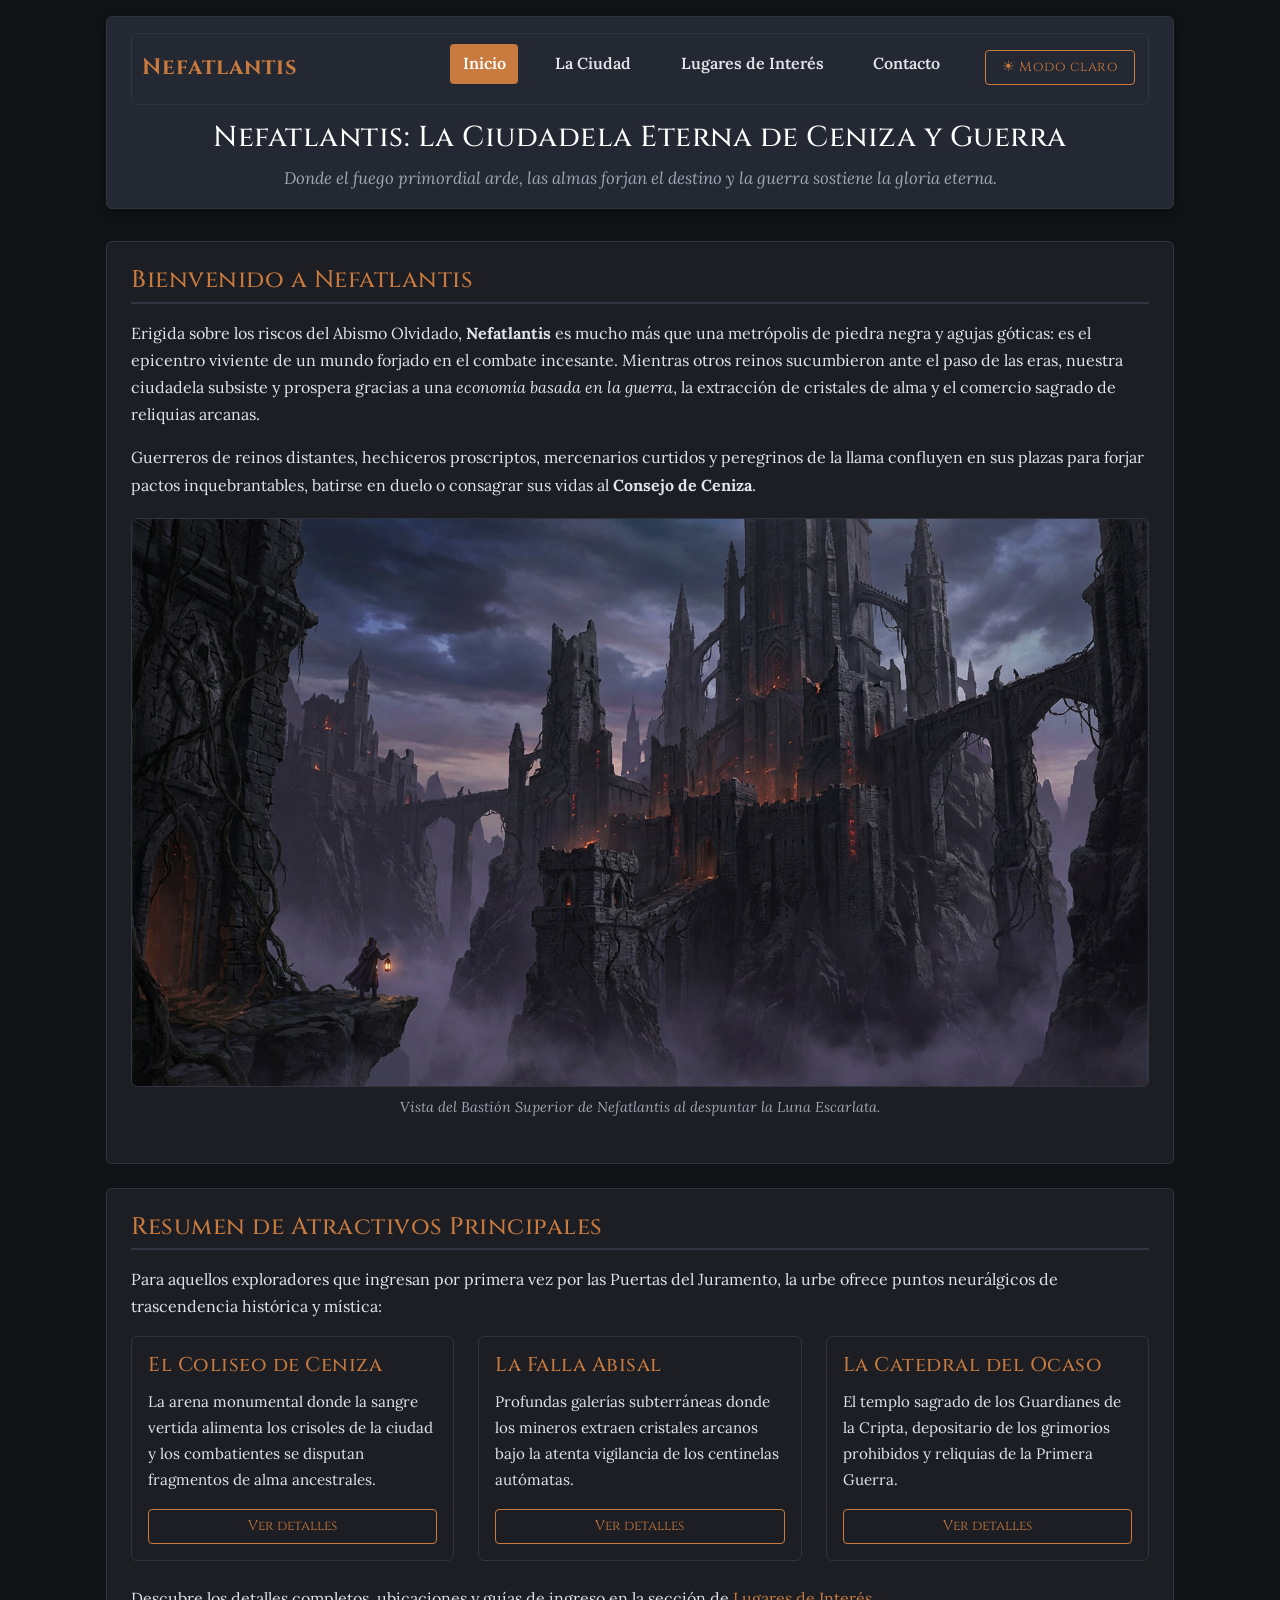
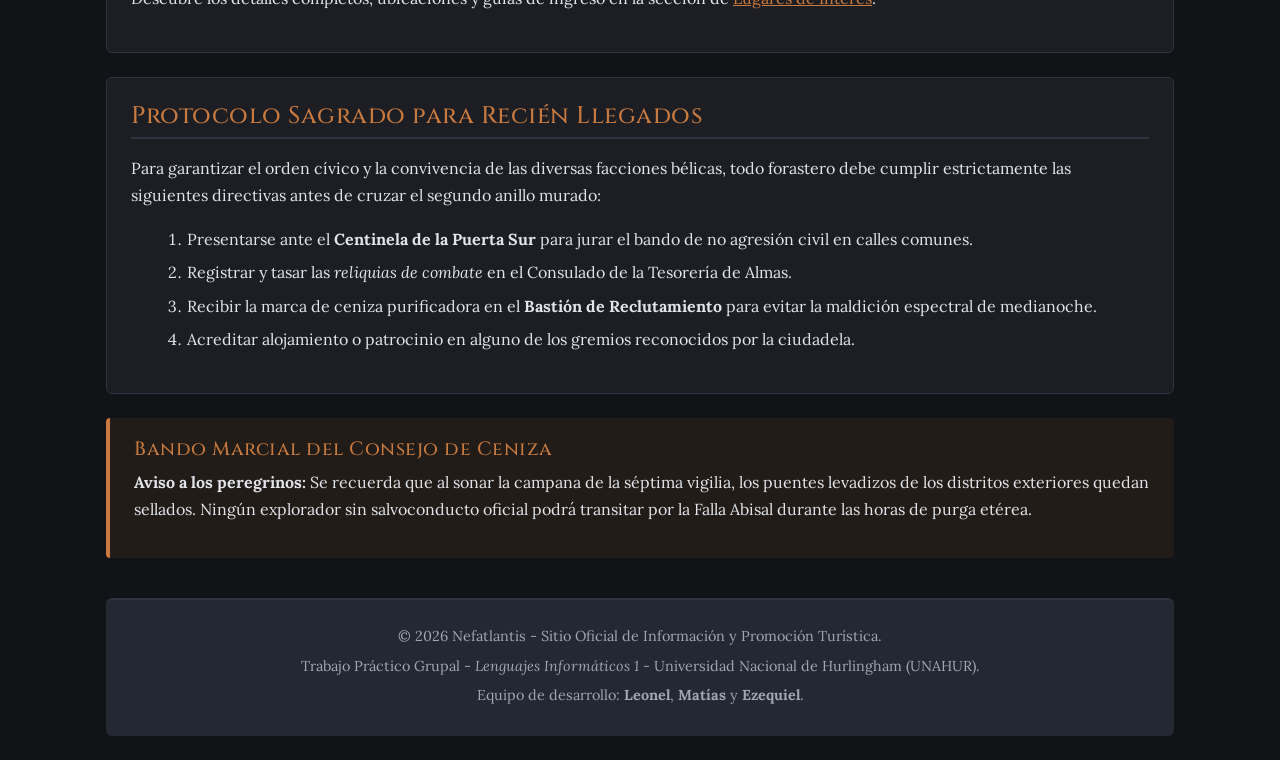
==== commit 0592cd22: "feat: agrego boton de tema, contenedores de validacion y vinculo js/main.js" ====
--- a/index.html
+++ b/index.html
@@ -20,7 +20,7 @@
                     <span class="navbar-toggler-icon"></span>
                 </button>
                 <div class="collapse navbar-collapse" id="menuPrincipal">
-                    <ul class="navbar-nav ms-auto mb-2 mb-lg-0">
+                    <ul class="navbar-nav ms-auto mb-2 mb-lg-0 align-items-lg-center">
                         <li class="nav-item">
                             <a class="nav-link active" aria-current="page" href="index.html">Inicio</a>
                         </li>
@@ -32,6 +32,9 @@
                         </li>
                         <li class="nav-item">
                             <a class="nav-link" href="contacto.html">Contacto</a>
+                        </li>
+                        <li class="nav-item ms-lg-2">
+                            <button type="button" id="btn-modo" class="btn btn-outline-primario btn-modo-tema" aria-pressed="false">☀ Modo claro</button>
                         </li>
                     </ul>
                 </div>
@@ -116,5 +119,6 @@
     </footer>
 
     <script src="https://cdn.jsdelivr.net/npm/bootstrap@5.3.3/dist/js/bootstrap.bundle.min.js"></script>
+    <script src="js/main.js"></script>
 </body>
 </html>
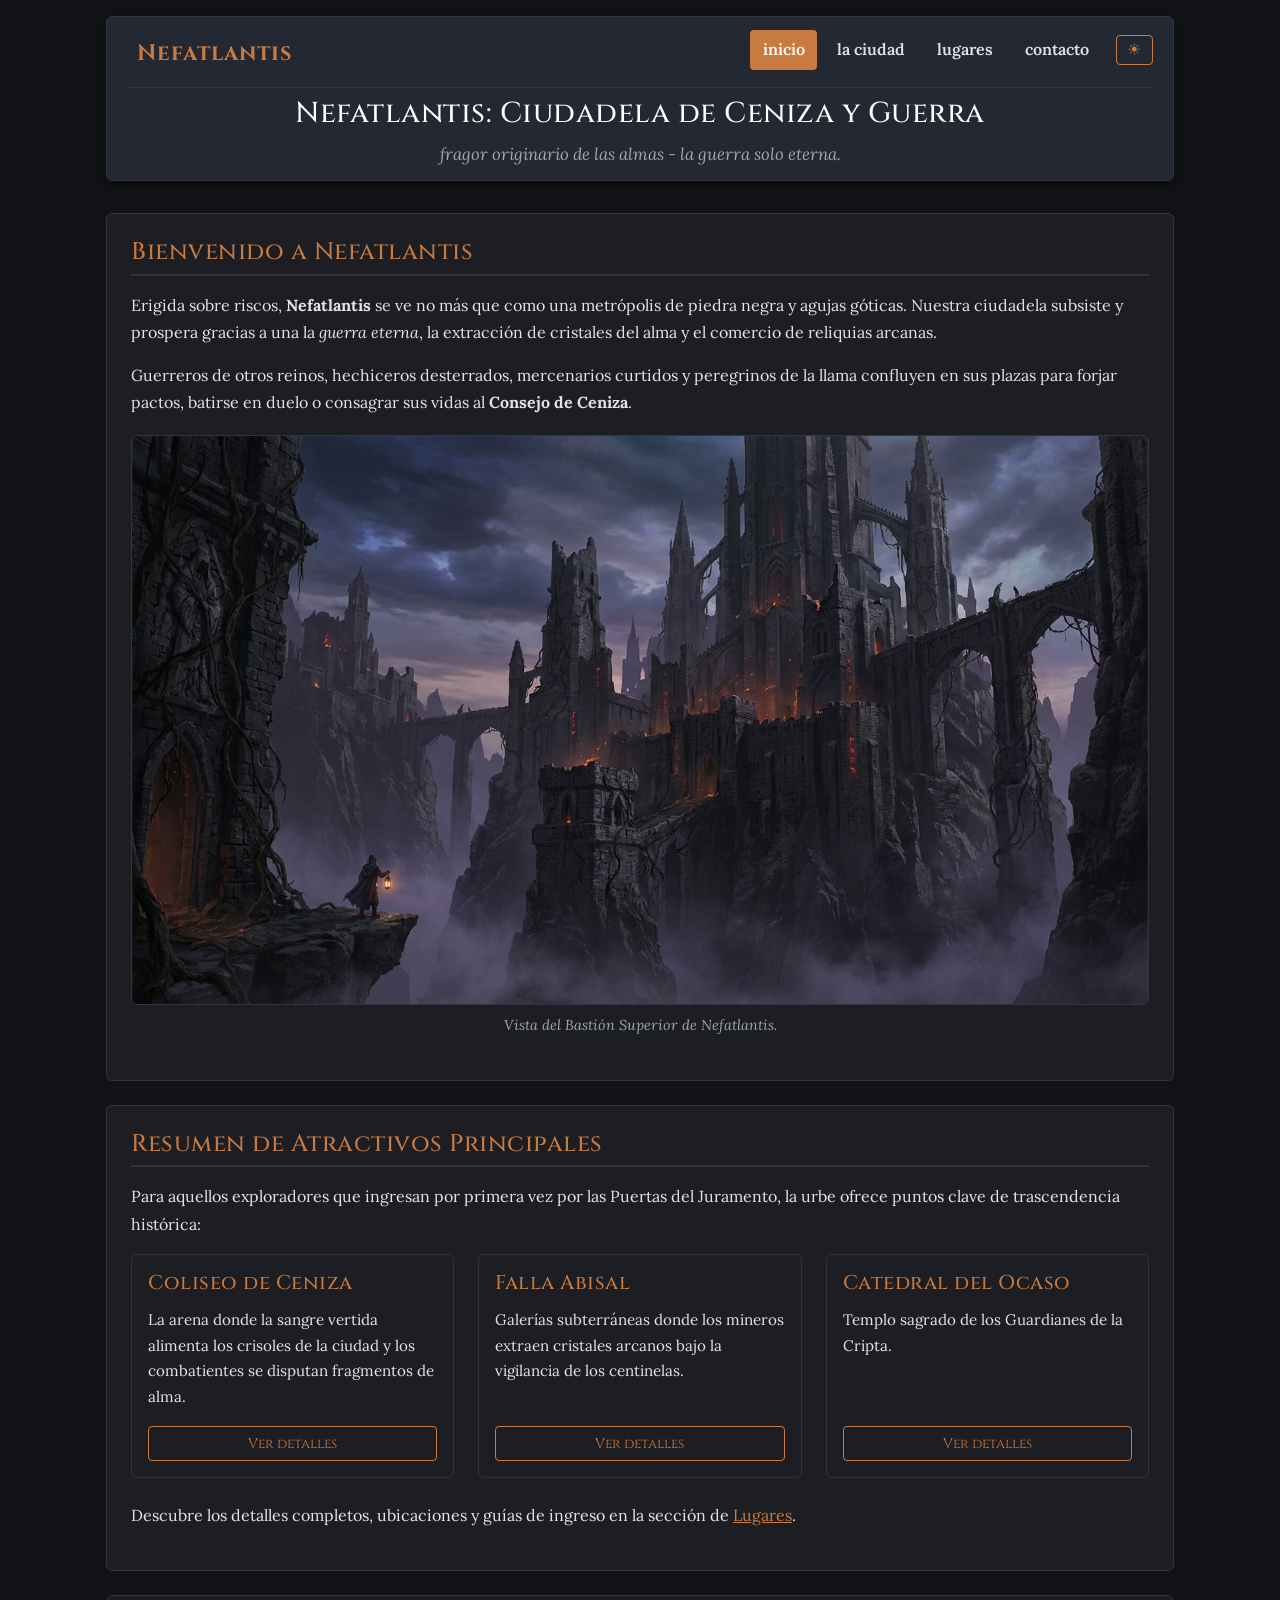
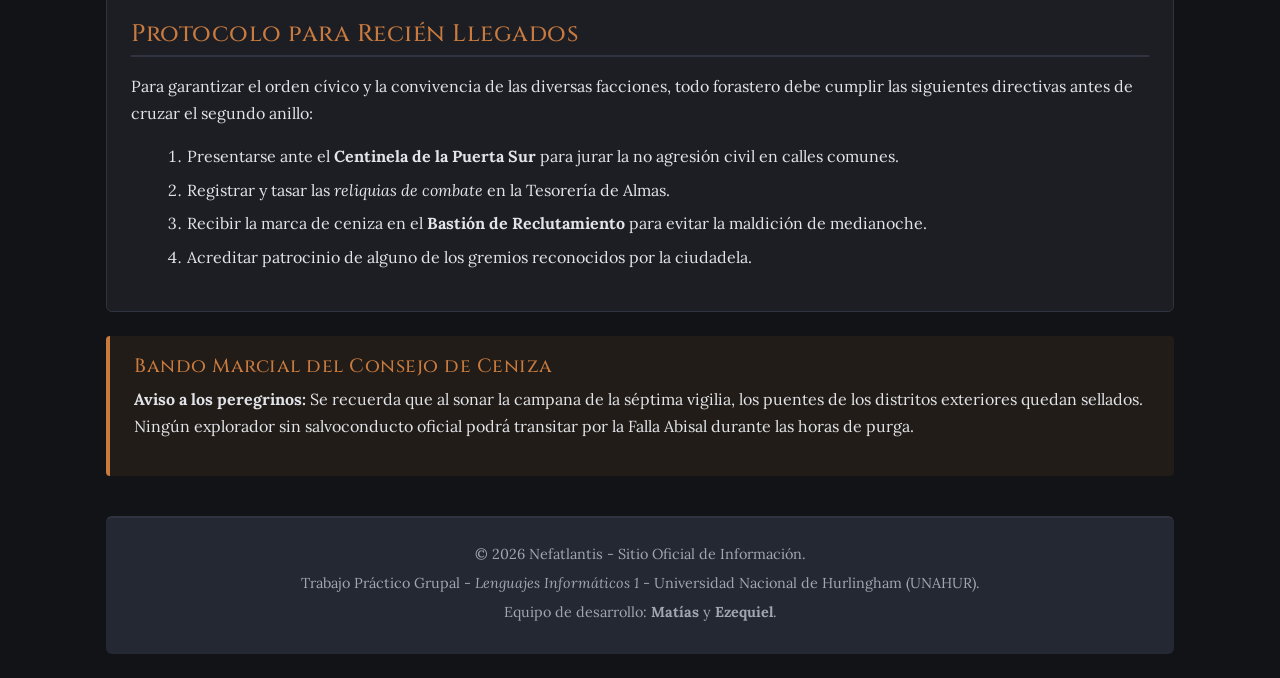
==== commit 7de3deb4: "corrijo estilos de navbar, boton de tema y unifico footers" ====
--- a/index.html
+++ b/index.html
@@ -3,7 +3,7 @@
 <head>
     <meta charset="UTF-8">
     <meta name="viewport" content="width=device-width, initial-scale=1.0">
-    <title>Nefatlantis - Bastión de Ceniza y Guerra | Inicio</title>
+    <title>Nefatlantis</title>
     <link rel="preconnect" href="https://fonts.googleapis.com">
     <link rel="preconnect" href="https://fonts.gstatic.com" crossorigin>
     <link href="https://fonts.googleapis.com/css2?family=Cinzel:wght@600;700;900&family=Lora:ital,wght@0,400;0,600;1,400&display=swap" rel="stylesheet">
@@ -22,52 +22,52 @@
                 <div class="collapse navbar-collapse" id="menuPrincipal">
                     <ul class="navbar-nav ms-auto mb-2 mb-lg-0 align-items-lg-center">
                         <li class="nav-item">
-                            <a class="nav-link active" aria-current="page" href="index.html">Inicio</a>
+                            <a class="nav-link active" aria-current="page" href="index.html">inicio</a>
                         </li>
                         <li class="nav-item">
-                            <a class="nav-link" href="ciudad.html">La Ciudad</a>
+                            <a class="nav-link" href="ciudad.html">la ciudad</a>
                         </li>
                         <li class="nav-item">
-                            <a class="nav-link" href="lugares.html">Lugares de Interés</a>
+                            <a class="nav-link" href="lugares.html">lugares</a>
                         </li>
                         <li class="nav-item">
-                            <a class="nav-link" href="contacto.html">Contacto</a>
+                            <a class="nav-link" href="contacto.html">contacto</a>
                         </li>
                         <li class="nav-item ms-lg-2">
-                            <button type="button" id="btn-modo" class="btn btn-outline-primario btn-modo-tema" aria-pressed="false">☀ Modo claro</button>
+                            <button type="button" id="btn-modo" class="btn btn-outline-primario btn-modo-tema" aria-pressed="false" aria-label="Cambiar tema" title="Cambiar tema">☀</button>
                         </li>
                     </ul>
                 </div>
             </div>
         </nav>
         <div class="header-presentacion text-center">
-            <h1>Nefatlantis: La Ciudadela Eterna de Ceniza y Guerra</h1>
-            <p><em>Donde el fuego primordial arde, las almas forjan el destino y la guerra sostiene la gloria eterna.</em></p>
+            <h1>Nefatlantis: Ciudadela de Ceniza y Guerra</h1>
+            <p><em>fragor originario de las almas - la guerra solo eterna.</em></p>
         </div>
     </header>
 
     <main>
         <section>
             <h2>Bienvenido a Nefatlantis</h2>
-            <p>Erigida sobre los riscos del Abismo Olvidado, <strong>Nefatlantis</strong> es mucho más que una metrópolis de piedra negra y agujas góticas: es el epicentro viviente de un mundo forjado en el combate incesante. Mientras otros reinos sucumbieron ante el paso de las eras, nuestra ciudadela subsiste y prospera gracias a una <em>economía basada en la guerra</em>, la extracción de cristales de alma y el comercio sagrado de reliquias arcanas.</p>
-            <p>Guerreros de reinos distantes, hechiceros proscriptos, mercenarios curtidos y peregrinos de la llama confluyen en sus plazas para forjar pactos inquebrantables, batirse en duelo o consagrar sus vidas al <strong>Consejo de Ceniza</strong>.</p>
+            <p>Erigida sobre riscos, <strong>Nefatlantis</strong> se ve no más que como una metrópolis de piedra negra y agujas góticas. Nuestra ciudadela subsiste y prospera gracias a una la <em>guerra eterna</em>, la extracción de cristales del alma y el comercio de reliquias arcanas.</p>
+            <p>Guerreros de otros reinos, hechiceros desterrados, mercenarios curtidos y peregrinos de la llama confluyen en sus plazas para forjar pactos, batirse en duelo o consagrar sus vidas al <strong>Consejo de Ceniza</strong>.</p>
             
             <figure>
-                <img src="img/nefatlantis-hero.png" alt="Vista panorámica de la imponente ciudadela gótica de Nefatlantis rodeada de niebla y riscos escarpados">
-                <figcaption>Vista del Bastión Superior de Nefatlantis al despuntar la Luna Escarlata.</figcaption>
+                <img src="./img/nefatlantis-hero.png" alt="Vista panorámica de la imponente ciudadela gótica de Nefatlantis rodeada de niebla y riscos escarpados">
+                <figcaption>Vista del Bastión Superior de Nefatlantis.</figcaption>
             </figure>
         </section>
 
         <section>
             <h2>Resumen de Atractivos Principales</h2>
-            <p>Para aquellos exploradores que ingresan por primera vez por las Puertas del Juramento, la urbe ofrece puntos neurálgicos de trascendencia histórica y mística:</p>
+            <p>Para aquellos exploradores que ingresan por primera vez por las Puertas del Juramento, la urbe ofrece puntos clave de trascendencia histórica:</p>
             <div class="container px-0">
                 <div class="row g-4 mb-4">
                     <div class="col-12 col-md-6 col-lg-4">
                         <article class="card card-nefatlantis h-100">
                             <div class="card-body d-flex flex-column">
-                                <h3 class="card-title">El Coliseo de Ceniza</h3>
-                                <p class="card-text flex-grow-1">La arena monumental donde la sangre vertida alimenta los crisoles de la ciudad y los combatientes se disputan fragmentos de alma ancestrales.</p>
+                                <h3 class="card-title">Coliseo de Ceniza</h3>
+                                <p class="card-text flex-grow-1">La arena donde la sangre vertida alimenta los crisoles de la ciudad y los combatientes se disputan fragmentos de alma.</p>
                                 <a href="lugares.html#coliseo" class="btn btn-outline-primario mt-auto">Ver detalles</a>
                             </div>
                         </article>
@@ -75,8 +75,8 @@
                     <div class="col-12 col-md-6 col-lg-4">
                         <article class="card card-nefatlantis h-100">
                             <div class="card-body d-flex flex-column">
-                                <h3 class="card-title">La Falla Abisal</h3>
-                                <p class="card-text flex-grow-1">Profundas galerías subterráneas donde los mineros extraen cristales arcanos bajo la atenta vigilancia de los centinelas autómatas.</p>
+                                <h3 class="card-title">Falla Abisal</h3>
+                                <p class="card-text flex-grow-1">Galerías subterráneas donde los mineros extraen cristales arcanos bajo la vigilancia de los centinelas.</p>
                                 <a href="lugares.html#falla" class="btn btn-outline-primario mt-auto">Ver detalles</a>
                             </div>
                         </article>
@@ -84,38 +84,38 @@
                     <div class="col-12 col-md-6 col-lg-4">
                         <article class="card card-nefatlantis h-100">
                             <div class="card-body d-flex flex-column">
-                                <h3 class="card-title">La Catedral del Ocaso</h3>
-                                <p class="card-text flex-grow-1">El templo sagrado de los Guardianes de la Cripta, depositario de los grimorios prohibidos y reliquias de la Primera Guerra.</p>
+                                <h3 class="card-title">Catedral del Ocaso</h3>
+                                <p class="card-text flex-grow-1">Templo sagrado de los Guardianes de la Cripta.</p>
                                 <a href="lugares.html#catedral" class="btn btn-outline-primario mt-auto">Ver detalles</a>
                             </div>
                         </article>
                     </div>
                 </div>
             </div>
-            <p>Descubre los detalles completos, ubicaciones y guías de ingreso en la sección de <a href="lugares.html">Lugares de Interés</a>.</p>
+            <p>Descubre los detalles completos, ubicaciones y guías de ingreso en la sección de <a href="lugares.html">Lugares</a>.</p>
         </section>
 
         <section>
-            <h2>Protocolo Sagrado para Recién Llegados</h2>
-            <p>Para garantizar el orden cívico y la convivencia de las diversas facciones bélicas, todo forastero debe cumplir estrictamente las siguientes directivas antes de cruzar el segundo anillo murado:</p>
+            <h2>Protocolo para Recién Llegados</h2>
+            <p>Para garantizar el orden cívico y la convivencia de las diversas facciones, todo forastero debe cumplir las siguientes directivas antes de cruzar el segundo anillo:</p>
             <ol>
-                <li>Presentarse ante el <strong>Centinela de la Puerta Sur</strong> para jurar el bando de no agresión civil en calles comunes.</li>
-                <li>Registrar y tasar las <em>reliquias de combate</em> en el Consulado de la Tesorería de Almas.</li>
-                <li>Recibir la marca de ceniza purificadora en el <strong>Bastión de Reclutamiento</strong> para evitar la maldición espectral de medianoche.</li>
-                <li>Acreditar alojamiento o patrocinio en alguno de los gremios reconocidos por la ciudadela.</li>
+                <li>Presentarse ante el <strong>Centinela de la Puerta Sur</strong> para jurar la no agresión civil en calles comunes.</li>
+                <li>Registrar y tasar las <em>reliquias de combate</em> en la Tesorería de Almas.</li>
+                <li>Recibir la marca de ceniza en el <strong>Bastión de Reclutamiento</strong> para evitar la maldición de medianoche.</li>
+                <li>Acreditar patrocinio de alguno de los gremios reconocidos por la ciudadela.</li>
             </ol>
         </section>
 
         <aside>
             <h2>Bando Marcial del Consejo de Ceniza</h2>
-            <p><strong>Aviso a los peregrinos:</strong> Se recuerda que al sonar la campana de la séptima vigilia, los puentes levadizos de los distritos exteriores quedan sellados. Ningún explorador sin salvoconducto oficial podrá transitar por la Falla Abisal durante las horas de purga etérea.</p>
+            <p><strong>Aviso a los peregrinos:</strong> Se recuerda que al sonar la campana de la séptima vigilia, los puentes de los distritos exteriores quedan sellados. Ningún explorador sin salvoconducto oficial podrá transitar por la Falla Abisal durante las horas de purga.</p>
         </aside>
     </main>
 
     <footer>
-        <p>&copy; 2026 Nefatlantis - Sitio Oficial de Información y Promoción Turística.</p>
+        <p>&copy; 2026 Nefatlantis - Sitio Oficial de Información.</p>
         <p>Trabajo Práctico Grupal - <em>Lenguajes Informáticos 1</em> - Universidad Nacional de Hurlingham (UNAHUR).</p>
-        <p>Equipo de desarrollo: <strong>Leonel</strong>, <strong>Matías</strong> y <strong>Ezequiel</strong>.</p>
+        <p>Equipo de desarrollo: <strong>Matías</strong> y <strong>Ezequiel</strong>.</p>
     </footer>
 
     <script src="https://cdn.jsdelivr.net/npm/bootstrap@5.3.3/dist/js/bootstrap.bundle.min.js"></script>
--- a/css/estilos.css
+++ b/css/estilos.css
@@ -348,17 +348,24 @@
     background-color: var(--color-encabezado);
     border: 1px solid var(--color-borde);
     border-radius: 6px;
-    padding: 1rem 1.5rem;
+    padding: 0.75rem 1.25rem;
     margin-top: 1rem;
     margin-bottom: 2rem;
     box-shadow: 0 4px 12px rgba(0, 0, 0, 0.4);
 }
 
-.bg-nefatlantis {
+nav.bg-nefatlantis {
     background-color: transparent !important;
+    border: none;
     border-bottom: 1px solid var(--color-borde);
-    padding-bottom: 0.8rem;
-    margin-bottom: 1rem;
+    border-radius: 0;
+    padding: 0 0 0.6rem 0;
+    margin-bottom: 0.6rem;
+}
+
+nav.bg-nefatlantis ul {
+    justify-content: flex-end;
+    gap: 0.4rem;
 }
 
 .navbar-brand {
@@ -384,8 +391,16 @@
 }
 
 .navbar-toggler {
-    border-color: var(--color-borde);
+    background-color: transparent;
+    border: 1px solid var(--color-borde);
+    padding: 0.3rem 0.55rem;
     margin: 0;
+}
+
+.navbar-toggler:hover,
+.navbar-toggler:focus {
+    background-color: rgba(255, 255, 255, 0.08);
+    box-shadow: none;
 }
 
 .header-presentacion h1 {
@@ -559,6 +574,7 @@
     font-weight: 700;
     letter-spacing: 0.5px;
     padding: 0.6rem 1.4rem;
+    margin: 0;
     transition: all 0.2s ease;
 }
 
@@ -575,6 +591,7 @@
     color: var(--color-texto);
     font-family: var(--fuente-titulos);
     padding: 0.6rem 1.4rem;
+    margin: 0;
     transition: all 0.2s ease;
 }
 
@@ -609,3 +626,194 @@
     border-radius: 6px;
     padding: 1rem 1.25rem;
 }
+
+/* ========================================= */
+/* Etapa 4: JavaScript - Modo Claro y Validacion */
+/* ========================================= */
+
+body {
+    transition: background-color 0.25s ease, color 0.25s ease;
+}
+
+/* Boton de cambio de tema en la navbar */
+.btn-modo-tema {
+    margin: 0;
+    padding: 0.35rem 0.65rem;
+    font-size: 1rem;
+    line-height: 1;
+    white-space: nowrap;
+}
+
+@media (max-width: 991.98px) {
+    .btn-modo-tema {
+        width: 100%;
+        margin-top: 0.4rem;
+    }
+}
+
+/* Paleta y ajustes para Modo Claro */
+body.modo-claro {
+    --color-fondo: #f3ede2;
+    --color-tarjeta: #fcf9f3;
+    --color-texto: #231f1b;
+    --color-texto-secundario: #5a5248;
+    --color-primario: #9e4f1a;
+    --color-primario-hover: #7f3d12;
+    --color-borde: #d3c7b4;
+    --color-encabezado: #e8dfd0;
+}
+
+body.modo-claro h1,
+body.modo-claro h2,
+body.modo-claro h3 {
+    color: #231f1b;
+}
+
+body.modo-claro h2 {
+    color: var(--color-primario);
+}
+
+body.modo-claro h3 {
+    color: #7c3e12;
+}
+
+body.modo-claro .sitio-header {
+    box-shadow: 0 4px 12px rgba(0, 0, 0, 0.1);
+}
+
+body.modo-claro .navbar-toggler-icon {
+    filter: invert(0.85);
+}
+
+body.modo-claro article {
+    background-color: rgba(0, 0, 0, 0.025);
+}
+
+body.modo-claro .card-nefatlantis {
+    background-color: var(--color-tarjeta);
+}
+
+body.modo-claro .card-nefatlantis:hover {
+    box-shadow: 0 6px 16px rgba(0, 0, 0, 0.15);
+}
+
+body.modo-claro .item-flex {
+    background-color: var(--color-fondo);
+}
+
+body.modo-claro aside {
+    background-color: #efe5d5;
+}
+
+body.modo-claro table {
+    background-color: #fdfaf4;
+}
+
+body.modo-claro th {
+    color: #231f1b;
+}
+
+body.modo-claro tbody tr:nth-child(even) {
+    background-color: rgba(0, 0, 0, 0.03);
+}
+
+body.modo-claro fieldset {
+    background-color: #f5efe4;
+}
+
+body.modo-claro input[type="text"],
+body.modo-claro input[type="email"],
+body.modo-claro input[type="tel"],
+body.modo-claro select,
+body.modo-claro textarea {
+    background-color: #ffffff;
+    color: var(--color-texto);
+}
+
+body.modo-claro .accordion-nefatlantis .accordion-button {
+    background-color: #eee6d8;
+    color: var(--color-texto);
+}
+
+body.modo-claro .accordion-nefatlantis .accordion-button:not(.collapsed) {
+    background-color: #e3d6c1;
+    color: var(--color-primario);
+}
+
+body.modo-claro .accordion-nefatlantis .accordion-button::after {
+    filter: none;
+}
+
+body.modo-claro .btn-secundario {
+    background-color: #ddd3c2;
+    border-color: var(--color-borde);
+    color: #231f1b;
+}
+
+body.modo-claro .btn-secundario:hover {
+    background-color: #cfc2ac;
+    color: #1a1612;
+}
+
+body.modo-claro .alert-nefatlantis {
+    background-color: #f8ebd4;
+    color: #5c3410;
+}
+
+/* Validacion del formulario de contacto */
+input.campo-invalido,
+textarea.campo-invalido,
+select.campo-invalido {
+    border-color: #d94343;
+    outline: 2px solid rgba(217, 67, 67, 0.25);
+}
+
+.mensaje-error {
+    display: block;
+    color: #f87171;
+    font-size: 0.85rem;
+    margin-top: 0.3rem;
+}
+
+.mensaje-error:empty {
+    display: none;
+}
+
+body.modo-claro .mensaje-error {
+    color: #b91c1c;
+}
+
+.estado-formulario {
+    margin-top: 1rem;
+    padding: 0.9rem 1.1rem;
+    border-radius: 6px;
+    font-weight: 600;
+}
+
+.estado-formulario:empty {
+    display: none;
+}
+
+.estado-formulario.estado-error {
+    background-color: #36191b;
+    border: 1px solid #d94343;
+    color: #fecaca;
+}
+
+.estado-formulario.estado-exito {
+    background-color: #162e20;
+    border: 1px solid #2e8b57;
+    color: #bbf7d0;
+}
+
+body.modo-claro .estado-formulario.estado-error {
+    background-color: #fde8e8;
+    border-color: #dc2626;
+    color: #991b1b;
+}
+
+body.modo-claro .estado-formulario.estado-exito {
+    background-color: #e6f6ec;
+    border-color: #15803d;
+    color: #166534;
+}
